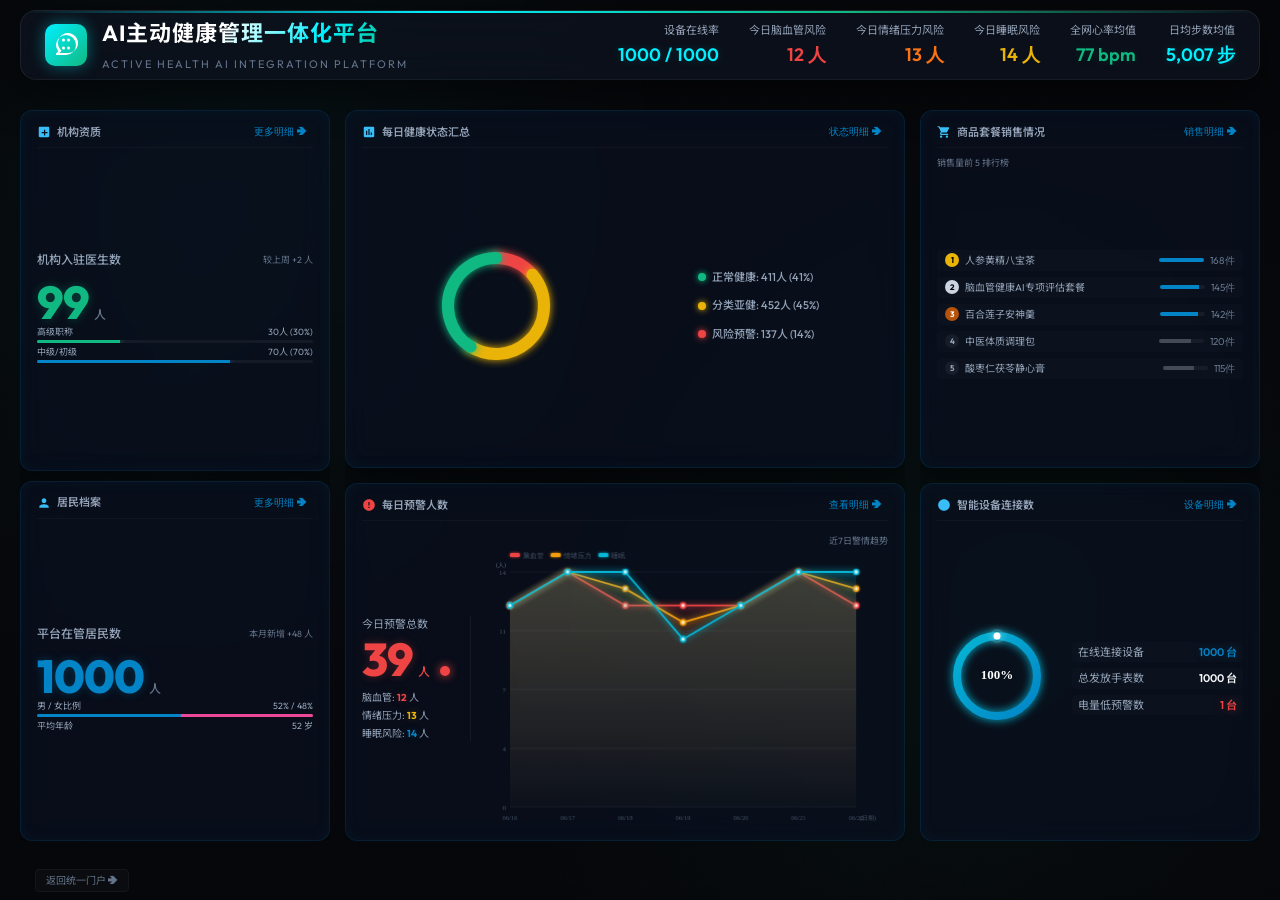
==== index.html @ 21242876 "feat: init active health management platform and refactor health state logic" ====
<!DOCTYPE html>
<html lang="zh-CN">
<head>
    <meta charset="UTF-8">
    <meta name="viewport" content="width=device-width, initial-scale=1.0">
    <title>AI主动健康管理一体化平台 - 机构级数据一览大屏</title>
    <meta name="description" content="基于多模态体征采集与中西医融合AI算法的24小时不间断主动健康管理一览大屏。">
    <!-- 引入 Outfit 与 Inter 现代字体 -->
    <link href="https://fonts.googleapis.com/css2?family=Inter:wght@400;500;600;700&family=Outfit:wght@400;600;700;800&display=swap" rel="stylesheet">
    <link rel="stylesheet" href="style.css">
</head>
<body class="dashboard-body">

    <!-- 全局 SVG 渐变定义 -->
    <svg style="width:0; height:0; position:absolute;" width="0" height="0">
        <defs>
            <linearGradient id="cyan-green-grad" x1="0%" y1="0%" x2="100%" y2="100%">
                <stop offset="0%" stop-color="#0284c7" />
                <stop offset="100%" stop-color="#10b981" />
            </linearGradient>
            <linearGradient id="red-orange-grad" x1="0%" y1="0%" x2="100%" y2="100%">
                <stop offset="0%" stop-color="#ef4444" />
                <stop offset="100%" stop-color="#f97316" />
            </linearGradient>
        </defs>
    </svg>

    <div class="app-container" id="appContainer">
        
        <!-- ==================== 头部大屏与系统统计 ==================== -->
        <header>
            <div class="logo-section">
                <div class="logo-icon">
                    <svg viewBox="0 0 24 24">
                        <path d="M12,2A10,10,0,0,0,2,12a9.89,9.89,0,0,0,2.26,6.33l-2,2a1,1,0,0,0-.21,1.09A1,1,0,0,0,3,22h9a10,10,0,0,0,0-20ZM12,20H5.41l1.5-1.5a1,1,0,0,0,0-1.42,10,10,0,1,1,6.5,2.92Zm2.5-11.5a1.5,1.5,0,1,0-1.5-1.5A1.5,1.5,0,0,0,14.5,8.5Zm-5,0a1.5,1.5,0,1,0-1.5-1.5A1.5,1.5,0,0,0,9.5,8.5Zm5,5a1.5,1.5,0,1,0,1.5,1.5A1.5,1.5,0,0,0,14.5,13.5Zm-5,0a1.5,1.5,0,1,0,1.5,1.5A1.5,1.5,0,0,0,9.5,13.5Z"/>
                    </svg>
                </div>
                <div class="title-area">
                    <h1>AI主动健康管理一体化平台</h1>
                    <span>Active Health AI Integration Platform</span>
                </div>
            </div>
            
            <div class="system-stats">
                <div class="stat-item">
                    <span class="stat-label">设备在线率</span>
                    <span class="stat-value neon-cyan" id="deviceOnlineRatio">0 / 0</span>
                </div>
                <div class="stat-item">
                    <span class="stat-label">今日脑血管风险</span>
                    <span class="stat-value" id="cardioAlertCount" style="color:var(--lvl-5);">0 人</span>
                </div>
                <div class="stat-item">
                    <span class="stat-label">今日情绪压力风险</span>
                    <span class="stat-value" id="emotionAlertCount" style="color:var(--lvl-4);">0 人</span>
                </div>
                <div class="stat-item">
                    <span class="stat-label">今日睡眠风险</span>
                    <span class="stat-value" id="sleepAlertCount" style="color:var(--lvl-3);">0 人</span>
                </div>
                <div class="stat-item">
                    <span class="stat-label">全网心率均值</span>
                    <span class="stat-value neon-green" id="netAvgHeartRate" style="font-family:'Outfit';">72 bpm</span>
                </div>
                <div class="stat-item">
                    <span class="stat-label">日均步数均值</span>
                    <span class="stat-value neon-cyan" id="netAvgSteps" style="font-family:'Outfit';">6,230 步</span>
                </div>
            </div>
        </header>

        <!-- ==================== 核心三栏大屏 (自适应一屏流) ==================== -->
        <main class="main-dashboard-grid">
            
            <!-- 左侧板块：统计指标 -->
            <section class="grid-card-column">
                <!-- 机构医生数卡片 -->
                <div class="cyber-card card-doctors" style="height: calc(50% - 5px);">
                    <div class="card-header-row">
                        <span class="card-tag"><svg class="title-icon" viewBox="0 0 24 24"><path d="M19 3H5c-1.1 0-1.99.9-1.99 2L3 19c0 1.1.9 2 2 2h14c1.1 0 2-.9 2-2V5c0-1.1-.9-2-2-2zm-1 11h-4v4h-2v-4H8v-2h4V8h2v4h4v2z" fill="#38bdf8"/></svg>机构资质</span>
                        <button class="more-btn" onclick="openDrilldown('doctors')">更多明细 ➔</button>
                    </div>
                    <div class="card-body-content">
                        <div class="stat-row">
                            <span class="main-label">机构入驻医生数</span>
                            <span class="stat-desc-sub">较上周 +2 人</span>
                        </div>
                        <div class="huge-number-container" style="margin-bottom: 2px;">
                            <span class="huge-neon-number text-neon-green" id="activeDoctorsCount">0</span>
                            <span class="huge-unit">人</span>
                        </div>
                        <!-- 职称分布进度条 -->
                        <div class="mini-dist-section" style="display:flex; flex-direction:column; gap:4px;">
                            <div style="display:flex; justify-content:space-between; font-size:9px; color:var(--text-secondary); line-height: 1;">
                                <span>高级职称</span>
                                <span id="distSeniorCount">2人 (50%)</span>
                            </div>
                            <div class="mini-bar-bg" style="height:3px; background:rgba(255,255,255,0.05); border-radius:1.5px; overflow:hidden;">
                                <div class="mini-bar-fill" id="distSeniorBar" style="width:50%; height:100%; background: #10b981; box-shadow: 0 0 6px #10b981;"></div>
                            </div>
                            <div style="display:flex; justify-content:space-between; font-size:9px; color:var(--text-secondary); line-height: 1;">
                                <span>中级/初级</span>
                                <span id="distJuniorCount">2人 (50%)</span>
                            </div>
                            <div class="mini-bar-bg" style="height:3px; background:rgba(255,255,255,0.05); border-radius:1.5px; overflow:hidden;">
                                <div class="mini-bar-fill" id="distJuniorBar" style="width:50%; height:100%; background: #0284c7; box-shadow: 0 0 6px #0284c7;"></div>
                            </div>
                        </div>
                    </div>
                </div>

                <!-- 管理用户数卡片 -->
                <div class="cyber-card card-users" style="margin-top: 10px; height: calc(50% - 5px);">
                    <div class="card-header-row">
                        <span class="card-tag"><svg class="title-icon" viewBox="0 0 24 24"><path d="M12 12c2.21 0 4-1.79 4-4s-1.79-4-4-4-4 1.79-4 4 1.79 4 4 4zm0 2c-2.67 0-8 1.34-8 4v2h16v-2c0-2.66-5.33-4-8-4z" fill="#38bdf8"/></svg>居民档案</span>
                        <button class="more-btn" onclick="openDrilldown('users')">更多明细 ➔</button>
                    </div>
                    <div class="card-body-content">
                        <div class="stat-row">
                            <span class="main-label">平台在管居民数</span>
                            <span class="stat-desc-sub">本月新增 +48 人</span>
                        </div>
                        <div class="huge-number-container" style="margin-bottom: 2px;">
                            <span class="huge-neon-number text-neon-cyan" id="activeUsersCount">0</span>
                            <span class="huge-unit">人</span>
                        </div>
                        <!-- 性别与年龄分布 -->
                        <div class="mini-dist-section" style="display:flex; flex-direction:column; gap:4px;">
                            <div style="display:flex; justify-content:space-between; font-size:9px; color:var(--text-secondary); line-height: 1;">
                                <span>男 / 女比例</span>
                                <span id="distGenderRatio">75% / 25%</span>
                            </div>
                            <div class="mini-bar-bg" style="height:3px; background:rgba(255,255,255,0.05); border-radius:1.5px; overflow:hidden; display:flex;">
                                <div id="distMaleBar" style="width:75%; height:100%; background: #0284c7; box-shadow: 0 0 6px #0284c7;"></div>
                                <div id="distFemaleBar" style="width:25%; height:100%; background: #ec4899; box-shadow: 0 0 6px #ec4899;"></div>
                            </div>
                            <div style="display:flex; justify-content:space-between; font-size:9px; color:var(--text-secondary); line-height: 1;">
                                <span>平均年龄</span>
                                <span id="distAvgAge">50 岁</span>
                            </div>
                        </div>
                    </div>
                </div>
            </section>
            
            <!-- 中间板块：健康状态与风险警告 -->
            <section class="grid-card-column">
                <!-- 每日健康状态汇总 -->
                <div class="cyber-card card-health-summary" style="height: calc(50% - 7.5px); min-height: 180px;">
                    <div class="card-header-row">
                        <span class="card-tag"><svg class="title-icon" viewBox="0 0 24 24"><path d="M19 3H5c-1.1 0-2 .9-2 2v14c0 1.1.9 2 2 2h14c1.1 0 2-.9 2-2V5c0-1.1-.9-2-2-2zM9 17H7v-7h2v7zm4 0h-2V7h2v10zm4 0h-2v-4h2v4z" fill="#38bdf8"/></svg>每日健康状态汇总</span>
                        <button class="more-btn" onclick="openDrilldown('users')">状态明细 ➔</button>
                    </div>
                    <div class="health-summary-container">
                        <div class="chart-canvas-box">
                            <canvas id="healthStatusCanvas" width="130" height="130"></canvas>
                        </div>
                        <div class="chart-legends" id="statusLegendsBox">
                            <!-- 动态渲染正常、亚健康、风险比例 -->
                        </div>
                    </div>
                </div>

                <!-- 每日预警人数 -->
                <div class="cyber-card card-cardio-alerts" style="margin-top: 15px; height: calc(50% - 7.5px); min-height: 180px;">
                    <div class="card-header-row">
                        <span class="card-tag"><svg class="title-icon" viewBox="0 0 24 24"><path d="M12 2C6.48 2 2 6.48 2 12s4.48 10 10 10 10-4.48 10-10S17.52 2 12 2zm1 15h-2v-2h2v2zm0-4h-2V7h2v6z" fill="#ef4444"/></svg>每日预警人数</span>
                        <button class="more-btn" onclick="openDrilldown('alerts')">查看明细 ➔</button>
                    </div>
                    <div class="cardio-alerts-container">
                        <div class="alert-count-box">
                            <span class="alert-count-label">今日预警总数</span>
                            <div class="alert-pulse-number">
                                <span class="huge-neon-number text-neon-red" id="alertsTodayNum">0</span>
                                <span class="huge-unit" style="color:var(--lvl-5);">人</span>
                                <div class="red-breath-dot" id="redBreathLight"></div>
                            </div>
                            <!-- 子类型警情小明细 -->
                            <div class="alert-sub-breakdown" style="margin-top: 8px; font-size: 10px; color: var(--text-secondary); display: flex; flex-direction: column; gap: 3px;">
                                <div>脑血管: <span class="text-neon-red" id="subAlertCardio" style="font-weight: 700;">0</span> 人</div>
                                <div>情绪压力: <span class="text-neon-yellow" id="subAlertEmotion" style="font-weight: 700;">0</span> 人</div>
                                <div>睡眠风险: <span class="text-neon-cyan" id="subAlertSleep" style="font-weight: 700;">0</span> 人</div>
                            </div>
                        </div>
                        <div class="trend-canvas-box">
                            <span class="trend-title">近7日警情趋势</span>
                            <canvas id="alertsTrendCanvas" width="190" height="100"></canvas>
                        </div>
                    </div>
                </div>
            </section>
            
            <!-- 右侧板块：商业排行与设备状态 -->
            <section class="grid-card-column">
                <!-- 商品套餐销售情况 -->
                <div class="cyber-card card-sales-rank">
                    <div class="card-header-row">
                        <span class="card-tag"><svg class="title-icon" viewBox="0 0 24 24"><path d="M7 18c-1.1 0-1.99.9-1.99 2S5.9 22 7 22s2-.9 2-2-.9-2-2-2zM1 2v2h2l3.6 7.59-1.35 2.45c-.16.28-.25.61-.25.96 0 1.1.9 2 2 2h12v-2H7.42c-.14 0-.25-.11-.25-.25l.03-.12.9-1.63h7.45c.75 0 1.41-.41 1.75-1.03l3.58-6.49c.08-.14.12-.31.12-.48 0-.55-.45-1-1-1H5.21l-.94-2H1zm16 16c-1.1 0-1.99.9-1.99 2s.89 2 1.99 2 2-.9 2-2-.9-2-2-2z" fill="#38bdf8"/></svg>商品套餐销售情况</span>
                        <button class="more-btn" onclick="openDrilldown('sales')">销售明细 ➔</button>
                    </div>
                    <div class="sales-rank-body">
                        <div class="rank-title-sub">销售量前 5 排行榜</div>
                        <div class="sales-list-box" id="salesRankList">
                            <!-- 动态排行列表 -->
                        </div>
                    </div>
                </div>

                <!-- 智能设备连接率 -->
                <div class="cyber-card card-device-status" style="margin-top: 15px;">
                    <div class="card-header-row">
                        <span class="card-tag"><svg class="title-icon" viewBox="0 0 24 24"><path d="M12 2C6.48 2 2 6.48 2 12s4.48 10 10 10 10-4.48 10-10S17.52 2 12 2zm1 10V7h-2v5.4l3.6 2.1 1-1.7-2.6-1.8z" fill="#38bdf8"/></svg>智能设备连接数</span>
                        <button class="more-btn" onclick="openDrilldown('devices')">设备明细 ➔</button>
                    </div>
                    <div class="device-status-body">
                        <div class="device-chart-box">
                            <canvas id="deviceConnectionCanvas" width="120" height="120"></canvas>
                        </div>
                        <div class="device-info-text">
                            <div class="dev-info-item">
                                <span class="dev-lbl">在线连接设备</span>
                                <span class="dev-val text-neon-cyan" id="onlineDevicesCount">0 台</span>
                            </div>
                            <div class="dev-info-item">
                                <span class="dev-lbl">总发放手表数</span>
                                <span class="dev-val" id="totalDevicesCount">0 台</span>
                            </div>
                            <div class="dev-info-item">
                                <span class="dev-lbl">电量低预警数</span>
                                <span class="dev-val text-neon-red" id="lowBatteryCount">0 台</span>
                            </div>
                        </div>
                    </div>
                </div>
            </section>
        </main>
        
        <footer>
            <a href="portal.html" class="back-portal-btn">返回统一门户 ➔</a>
        </footer>
    </div>

    <!-- ==================== 5 大全屏磨砂毛玻璃下钻明细模态弹窗 ==================== -->

    <!-- 1. 名医专家执业明细下钻弹窗 -->
    <div class="drilldown-overlay" id="drilldown-doctors-modal" onclick="closeDrilldown()">
        <div class="drilldown-container" onclick="event.stopPropagation()">
            <div class="drilldown-close" onclick="closeDrilldown()">✕</div>
            <div class="drilldown-header">
                <h2>🏥 机构入驻医生执业管理明细</h2>
            </div>
            <div class="drilldown-split-layout" style="grid-template-columns: 1fr;">
                <!-- 右栏：列表与搜索 -->
                <div class="drilldown-right-table">
                    <div class="table-filter-bar">
                        <input type="text" class="cyber-input" id="searchDoctorInput" placeholder="输入医生姓名检索..." oninput="renderDoctorDrilldownList()">
                        <select class="cyber-select" id="filterDoctorDept" onchange="renderDoctorDrilldownList()">
                            <option value="">全部科室</option>
                            <option value="中医内科">中医内科</option>
                            <option value="针灸科">针灸科</option>
                            <option value="脾胃调理专科">脾胃调理专科</option>
                            <option value="全科健康管理">全科健康管理</option>
                        </select>
                    </div>
                    <div class="table-scroll-container">
                        <table class="drilldown-table">
                            <thead>
                                <tr>
                                    <th>医生姓名</th>
                                    <th>所属科室</th>
                                    <th>职称</th>
                                    <th>今日预警处理</th>
                                    <th>理疗方案下发</th>
                                </tr>
                            </thead>
                            <tbody id="drilldownDoctorTableBody">
                                <!-- 动态渲染 -->
                            </tbody>
                        </table>
                    </div>
                </div>
            </div>
        </div>
    </div>

    <!-- 2. 在管居民健康监控下钻弹窗 -->
    <div class="drilldown-overlay" id="drilldown-users-modal" onclick="closeDrilldown()">
        <div class="drilldown-container" onclick="event.stopPropagation()">
            <div class="drilldown-close" onclick="closeDrilldown()">✕</div>
            <div class="drilldown-header">
                <h2>👤 机构在管居民多维健康监控</h2>
            </div>
            <!-- 顶部三色卡片联动过滤 -->
            <div class="user-status-filter-row">
                <div class="filter-status-card filter-normal active" id="filterCardNormal" onclick="selectStatusFilter('正常')">
                    <span class="card-circle normal-dot"></span>
                    <span class="card-text">健康/正常</span>
                    <span class="card-num" id="filterNormalNum">0</span>
                </div>
                <div class="filter-status-card filter-subhealth" id="filterCardSub" onclick="selectStatusFilter('亚健康')">
                    <span class="card-circle sub-dot"></span>
                    <span class="card-text">亚健康</span>
                    <span class="card-num" id="filterSubNum">0</span>
                </div>
                <div class="filter-status-card filter-risk" id="filterCardRisk" onclick="selectStatusFilter('风险')">
                    <span class="card-circle risk-dot"></span>
                    <span class="card-text">风险状态</span>
                    <span class="card-num" id="filterRiskNum">0</span>
                </div>
            </div>
            <div class="drilldown-right-table" style="margin-top: 15px; height: calc(100% - 150px);">
                <div class="table-filter-bar">
                    <input type="text" class="cyber-input" id="searchUserInput" placeholder="输入居民姓名/手机号快速过滤..." oninput="renderUserDrilldownList()">
                    <input type="text" class="cyber-input" id="searchUserDocInput" placeholder="责任医生姓名过滤..." oninput="renderUserDrilldownList()">
                </div>
                <div class="table-scroll-container">
                    <table class="drilldown-table">
                        <thead>
                            <tr>
                                <th>居民姓名</th>
                                <th>健康状态</th>
                                <th>心率</th>
                                <th>血压</th>
                                <th>血氧</th>
                                <th>步数</th>
                                <th>睡眠</th>
                                <th>责任医生</th>
                                <th>最后心跳</th>
                                <th>操作</th>
                            </tr>
                        </thead>
                        <tbody id="drilldownUserTableBody">
                            <!-- 动态渲染 -->
                        </tbody>
                    </table>
                </div>
            </div>
        </div>
    </div>

    <!-- 3. 每日脑血管与疾病风险预警督办弹窗 -->
    <div class="drilldown-overlay" id="drilldown-alerts-modal" onclick="closeDrilldown()">
         <div class="drilldown-container" onclick="event.stopPropagation()">
             <div class="drilldown-close" onclick="closeDrilldown()">✕</div>
             <div class="drilldown-header">
                 <h2>🚨 每日预警明细一览看板</h2>
             </div>
             <div class="drilldown-split-layout">
                 <!-- 左栏：指标统计 -->
                 <div class="drilldown-left-summary">
                     <div class="summary-mini-card">
                         <span class="mini-lbl">今日预警总数</span>
                         <span class="mini-val text-neon-red" id="alertTotalSum">0 次</span>
                     </div>
                     <div class="summary-mini-card">
                         <span class="mini-lbl">待处理预警数</span>
                         <span class="mini-val text-neon-yellow" id="alertPendingSum">0 个</span>
                     </div>
                     <div class="summary-mini-card">
                         <span class="mini-lbl">医生平均响应时效</span>
                         <span class="mini-val text-neon-green" style="font-family:'Outfit';">12 min</span>
                     </div>
                 </div>
                 <!-- 右栏：列表与督办 -->
                 <div class="drilldown-right-table">
                     <div class="alert-status-tabs">
                         <button class="alert-tab-btn active" id="alertTabPending" onclick="switchAlertTableFilter('待处理')">待处理</button>
                         <button class="alert-tab-btn" id="alertTabProcessing" onclick="switchAlertTableFilter('跟进中')">处理/跟进中</button>
                         <button class="alert-tab-btn" id="alertTabResolved" onclick="switchAlertTableFilter('已解除')">已处理</button>
                     </div>
                     <div class="alert-category-tabs">
                         <button class="alert-cat-btn active" id="catTabAll" onclick="switchAlertCategoryFilter('全部')">全部分类</button>
                         <button class="alert-cat-btn" id="catTabCardio" onclick="switchAlertCategoryFilter('脑血管')">🫀 脑血管</button>
                         <button class="alert-cat-btn" id="catTabEmotion" onclick="switchAlertCategoryFilter('情绪压力')">🧠 情绪压力</button>
                         <button class="alert-cat-btn" id="catTabSleep" onclick="switchAlertCategoryFilter('睡眠')">🌙 睡眠</button>
                     </div>
                     <div class="table-scroll-container" style="height: calc(100% - 90px);">
                         <table class="drilldown-table">
                             <thead>
                                 <tr>
                                     <th>预警时间</th>
                                     <th>预警居民</th>
                                     <th>异常体征</th>
                                     <th>AI预警分类</th>
                                     <th>责任医生</th>
                                     <th>状态</th>
                                 </tr>
                             </thead>
                             <tbody id="drilldownAlertTableBody">
                                 <!-- 动态渲染 -->
                             </tbody>
                         </table>
                     </div>
                 </div>
             </div>
         </div>
     </div>

    <!-- 4. 商品与服务套餐销售分析下钻弹窗 -->
    <div class="drilldown-overlay" id="drilldown-sales-modal" onclick="closeDrilldown()">
        <div class="drilldown-container" onclick="event.stopPropagation()">
            <div class="drilldown-close" onclick="closeDrilldown()">✕</div>
            <div class="drilldown-header">
                <h2>🛒 商品服务包销售分析及库存控制</h2>
            </div>
            <div class="drilldown-split-layout">
                <!-- 左栏：指标统计 -->
                <div class="drilldown-left-summary">
                    <div class="summary-mini-card">
                        <span class="mini-lbl">今日累计营业额</span>
                        <span class="mini-val text-neon-green" style="font-family:'Outfit'; font-size:16px;" id="totalRevenueText">¥ 12,500.00</span>
                    </div>
                    <div class="summary-mini-card">
                        <span class="mini-lbl">本月最畅销调理包</span>
                        <span class="mini-val text-neon-cyan" style="font-size:11px;" id="bestSellerPackName">中医体质调理包</span>
                    </div>
                    <div class="summary-mini-card">
                        <span class="mini-lbl">库存告急硬件数</span>
                        <span class="mini-val text-neon-red" id="lowStockWarningCount">0 件</span>
                    </div>
                </div>
                <!-- 右栏：列表与销售 -->
                <div class="drilldown-right-table">
                    <div class="alert-status-tabs">
                        <button class="alert-tab-btn active" id="salesTabPack" onclick="switchSalesTab('pack')">服务套餐收费包</button>
                        <button class="alert-tab-btn" id="salesTabItem" onclick="switchSalesTab('item')">调理商品与智能设备</button>
                    </div>
                    <div class="table-scroll-container" style="height: calc(100% - 60px);">
                        <table class="drilldown-table">
                            <thead id="salesTableHead">
                                <!-- 动态更换表头 -->
                            </thead>
                            <tbody id="drilldownSalesTableBody">
                                <!-- 动态渲染 -->
                            </tbody>
                        </table>
                    </div>
                </div>
            </div>
        </div>
    </div>

    <!-- 5. 多模态设备连接与心跳同步下钻弹窗 -->
    <div class="drilldown-overlay" id="drilldown-devices-modal" onclick="closeDrilldown()">
        <div class="drilldown-container" onclick="event.stopPropagation()">
            <div class="drilldown-close" onclick="closeDrilldown()">✕</div>
            <div class="drilldown-header">
                <h2>⌚ 智能手表多模态设备连接健康分析</h2>
            </div>
            <div class="drilldown-split-layout">
                <!-- 左栏：指标统计 -->
                <div class="drilldown-left-summary">
                    <div class="summary-mini-card">
                        <span class="mini-lbl">当前设备在线率</span>
                        <span class="mini-val text-neon-cyan" style="font-family:'Outfit';" id="deviceOnlinePercent">0%</span>
                    </div>
                    <div class="summary-mini-card">
                        <span class="mini-lbl">离线断连设备</span>
                        <span class="mini-val text-neon-yellow" id="offlineDeviceSum">0 台</span>
                    </div>
                    <div class="summary-mini-card">
                        <span class="mini-lbl">低电量警报(&lt;20%)</span>
                        <span class="mini-val text-neon-red" id="lowBatteryDeviceSum">0 台</span>
                    </div>
                </div>
                <!-- 右栏：设备列表 -->
                <div class="drilldown-right-table">
                    <div class="table-filter-bar">
                        <select class="cyber-select" id="filterDeviceStatus" onchange="renderDeviceDrilldownList()">
                            <option value="">全部设备状态</option>
                            <option value="在线">在线正常</option>
                            <option value="离线">离线断连</option>
                            <option value="低电量">电量低于20%</option>
                        </select>
                    </div>
                    <div class="table-scroll-container" style="height: calc(100% - 50px);">
                        <table class="drilldown-table">
                            <thead>
                                <tr>
                                    <th>智能手表 IMEI</th>
                                    <th>持有居民姓名</th>
                                    <th>在线状态</th>
                                    <th>信号强度 (dBm)</th>
                                    <th>当前电量</th>
                                    <th>最后心跳回传</th>
                                </tr>
                            </thead>
                            <tbody id="drilldownDeviceTableBody">
                                <!-- 动态渲染 -->
                            </tbody>
                        </table>
                    </div>
                </div>
            </div>
        </div>
    </div>

    <!-- ==================== 6. 生理数字人个人详情看板弹窗 (浅色科技版，支持二级下钻) ==================== -->
    <div class="modal-overlay" id="record-detail-modal" onclick="closeRecordDetailModal()">
        <div class="record-detail-container" onclick="event.stopPropagation()">
            
            <div class="modal-close-btn" onclick="closeRecordDetailModal()">✕</div>
            
            <div class="record-detail-title">
                <h2>居民健康画像数字孪生看板 <span class="sync-status" id="headerTimeDetail">手表指标 5s 动态刷新</span></h2>
            </div>

            <div class="record-detail-layout">
                <!-- 左列：基础信息 + 5大体征数据 + 趋势图 -->
                <div class="record-side-col">
                    
                    <!-- 模块 B: 用户核心信息 -->
                    <div class="info-block">
                        <div class="info-block-title">👤 用户核心资料</div>
                        <div class="profile-grid">
                            <div class="profile-item">
                                <span class="profile-label">用户名</span>
                                <span class="profile-val" id="pat-name">用****6</span>
                            </div>
                            <div class="profile-item">
                                <span class="profile-label">手机号</span>
                                <span class="profile-val" id="pat-phone">139****9056</span>
                            </div>
                            <div class="profile-item">
                                <span class="profile-label">性别年龄</span>
                                <span class="profile-val" id="pat-age">男 / 32岁</span>
                            </div>
                            <div class="profile-item">
                                <span class="profile-label">身高体重</span>
                                <span class="profile-val" id="pat-body">170cm / 69kg</span>
                            </div>
                            <div class="profile-item">
                                <span class="profile-label">BMI</span>
                                <span class="profile-val text-neon-green" id="pat-bmi">23.88 <span class="bmi-badge">正常</span></span>
                            </div>
                        </div>
                    </div>

                    <!-- 模块 D: 实时生理体征数据 -->
                    <div class="info-block" style="margin-top: 15px;">
                        <div class="info-block-title">⌚ 实时生理体征 (手表实时监测)</div>
                        <div class="flex-col gap-10">
                            <!-- D-1 心率 -->
                            <div class="vital-card border-heart">
                                <div class="vital-icon-box bg-heart">❤️</div>
                                <div class="vital-content">
                                    <div class="vital-row">
                                        <span class="vital-label">实时心率</span>
                                        <span class="vital-status text-neon-green" id="det-hr-status">正常</span>
                                    </div>
                                    <div class="vital-row-data">
                                        <span class="vital-number text-neon-cyan" id="det-hr">80</span>
                                        <span class="vital-unit">次/分</span>
                                    </div>
                                    <div class="vital-time" id="det-hr-time">更新时间: 刚刚</div>
                                </div>
                            </div>

                            <!-- D-2 睡眠 -->
                            <div class="vital-card border-sleep">
                                <div class="vital-icon-box bg-sleep">🛌</div>
                                <div class="vital-content">
                                    <div class="vital-row">
                                        <span class="vital-label">睡眠时长</span>
                                        <span class="vital-status text-neon-green" id="det-sleep-status">正常</span>
                                    </div>
                                    <div class="vital-row-data">
                                        <span class="vital-number text-neon-cyan" id="det-sleep">7.5</span>
                                        <span class="vital-unit">小时</span>
                                    </div>
                                    <div class="vital-time" id="det-sleep-time">更新时间: 刚刚</div>
                                </div>
                            </div>

                            <!-- D-3 血压 -->
                            <div class="vital-card border-bp">
                                <div class="vital-icon-box bg-bp">🩺</div>
                                <div class="vital-content">
                                    <div class="vital-row">
                                        <span class="vital-label">血压状况</span>
                                        <span class="vital-status text-neon-green" id="det-bp-status">正常</span>
                                    </div>
                                    <div class="vital-row-data">
                                        <span class="vital-number text-neon-cyan" id="det-bp">120/80</span>
                                        <span class="vital-unit">mmHg</span>
                                    </div>
                                    <div class="vital-time" id="det-bp-time">更新时间: 刚刚</div>
                                </div>
                            </div>

                            <!-- D-4 血氧 -->
                            <div class="vital-card border-o2">
                                <div class="vital-icon-box bg-o2">🩸</div>
                                <div class="vital-content">
                                    <div class="vital-row">
                                        <span class="vital-label">血氧饱和度</span>
                                        <span class="vital-status text-neon-green" id="det-spo2-status">正常</span>
                                    </div>
                                    <div class="vital-row-data">
                                        <span class="vital-number text-neon-cyan" id="det-spo2">99</span>
                                        <span class="vital-unit">%</span>
                                    </div>
                                    <div class="vital-time" id="det-spo2-time">更新时间: 刚刚</div>
                                </div>
                            </div>

                            <!-- D-5 步数 -->
                            <div class="vital-card border-step">
                                <div class="vital-icon-box bg-step">🏃</div>
                                <div class="vital-content">
                                    <div class="vital-row">
                                        <span class="vital-label">今日步数</span>
                                        <span class="vital-status text-neon-green" id="det-step-status">达标</span>
                                    </div>
                                    <div class="vital-row-data">
                                        <span class="vital-number text-neon-cyan" id="det-step">8000</span>
                                        <span class="vital-unit">步</span>
                                    </div>
                                    <div class="vital-time" id="det-step-time">更新时间: 刚刚</div>
                                </div>
                            </div>
                        </div>
                    </div>

                    <!-- 模块 E: 用户历史趋势折线图 -->
                    <div class="info-block" style="margin-top: 15px; height: 230px; display: flex; flex-direction: column;">
                        <div class="info-block-title">📈 生理指标30天趋势历史</div>
                        <div class="trends-tab-group">
                            <button class="trend-tab active" data-type="heart" onclick="switchDetailTrend('heart')">心率</button>
                            <button class="trend-tab" data-type="sleep" onclick="switchDetailTrend('sleep')">睡眠</button>
                            <button class="trend-tab" data-type="bp" onclick="switchDetailTrend('bp')">血压</button>
                            <button class="trend-tab" data-type="o2" onclick="switchDetailTrend('o2')">血氧</button>
                            <button class="trend-tab" data-type="step" onclick="switchDetailTrend('step')">步数</button>
                        </div>
                        <div class="trend-chart-draw-area" style="flex-grow: 1; margin-top: 10px;">
                            <svg id="detailTrendSVG" width="100%" height="100%" viewBox="0 0 280 130" preserveAspectRatio="none">
                                <!-- JS 动态重绘折线与渐变 -->
                            </svg>
                        </div>
                    </div>

                </div>

                <!-- 中列：3D生理数字人展示区 -->
                <div class="record-center-col">
                    
                    <!-- 模块 C: 3D数字人及发光底座 -->
                    <div class="twin-model-container">
                        
                        <!-- 悬浮标签系统 -->
                        <div class="floating-tag-item tag-l" id="detTagHeart" style="top: 100px; left: 10px;">
                            <span class="tag-status-icon bg-green">🟢</span>
                            <span class="tag-txt">心率: 80bpm</span>
                        </div>
                        
                        <div class="floating-tag-item tag-r" id="detTagSleep" style="top: 140px; right: 10px;">
                            <span class="tag-status-icon bg-green">🟢</span>
                            <span class="tag-txt">睡眠: 7.5h</span>
                        </div>

                        <div class="floating-tag-item tag-l" id="detTagBp" style="top: 180px; left: 5px;">
                            <span class="tag-status-icon bg-green">🟢</span>
                            <span class="tag-txt">血压: 120/80</span>
                        </div>

                        <div class="floating-tag-item tag-r" id="detTagO2" style="top: 220px; right: 5px;">
                            <span class="tag-status-icon bg-green">🟢</span>
                            <span class="tag-txt">血氧: 99%</span>
                        </div>

                        <div class="floating-tag-item tag-l" id="detTagStep" style="bottom: 80px; left: 15px;">
                            <span class="tag-status-icon bg-green">🟢</span>
                            <span class="tag-txt">步数: 8000步</span>
                        </div>

                        <!-- 虚线引线 SVG 图层 -->
                        <svg class="pointer-line-layer" id="pointerLineLayer" width="100%" height="100%">
                            <!-- 动态划线 -->
                        </svg>

                        <!-- 半透明蓝色 3D 数字人 -->
                        <div class="human-mesh-box">
                            <svg viewBox="0 0 100 240" class="human-mesh-svg">
                                <!-- 身体轮廓骨骼线 -->
                                <path class="body-skeleton" d="M50 20 L50 220 M30 60 L70 60 M30 60 L35 120 L28 180 M70 60 L65 120 L72 180 M40 130 L38 180 L42 230 M60 130 L62 180 L58 230 M40 130 L60 130" stroke="#0284c7" stroke-width="1.2" fill="none" opacity="0.6"/>
                                <circle cx="50" cy="30" r="14" stroke="#0284c7" stroke-width="1.5" fill="none" opacity="0.5"/>
                                <!-- 脑部微变发光 -->
                                <circle cx="50" cy="30" r="4" fill="#0284c7" opacity="0.8" class="skeleton-glow" id="detBrainGlow"></circle>
                                <!-- 心脏跳动发光 -->
                                <circle cx="48" cy="72" r="5" fill="#ef4444" id="detHeartGlow" class="heart-pulse-node"></circle>
                                <!-- 肺部发光 -->
                                <ellipse cx="50" cy="85" rx="7" ry="9" stroke="#0284c7" stroke-width="0.8" fill="none" opacity="0.4"/>
                                <!-- 胃部发光 -->
                                <path d="M46 102 Q50 96 54 105 Q58 114 48 116 Z" stroke="#0284c7" stroke-width="0.8" fill="none" opacity="0.4"/>
                                <!-- 肾脏发光 -->
                                <circle cx="42" cy="120" r="2.5" fill="#0284c7" opacity="0.4"></circle>
                                <circle cx="58" cy="120" r="2.5" fill="#0284c7" opacity="0.4"></circle>
                            </svg>
                        </div>

                        <!-- 双层自旋转底座 -->
                        <div class="digital-pedestal">
                            <div class="pedestal-ring ring-cw"></div>
                            <div class="pedestal-ring ring-ccw"></div>
                        </div>

                        <!-- 24小时评估总体状态 -->
                        <div class="pedestal-health-score">
                            <div class="score-lbl">24小时健康评估</div>
                            <div class="score-status text-neon-green" id="det-general-status">正常</div>
                            <div class="score-stars" id="det-general-stars">★★★★☆</div>
                        </div>
                    </div>
                </div>

                <!-- 右列：疾病预测 + 睡眠与运动直方图 + 八维中医雷达图 -->
                <div class="record-side-col">
                    
                    <!-- 模块 F: 未来一个月疾病风险评估 -->
                    <div class="info-block">
                        <div class="info-block-title">🔮 未来一个月疾病风险预测</div>
                        <div class="risk-bar-list">
                            <div class="bar-item">
                                <div class="bar-meta"><span>脑血管风险</span><span id="det-risk-stroke">5.2%</span></div>
                                <div class="bar-track"><div class="bar-fill bg-green" id="det-fill-stroke" style="width: 5.2%;"></div></div>
                            </div>
                            <div class="bar-item">
                                <div class="bar-meta"><span>心力衰竭</span><span id="det-risk-heartfail">1.2%</span></div>
                                <div class="bar-track"><div class="bar-fill bg-green" id="det-fill-heartfail" style="width: 1.2%;"></div></div>
                            </div>
                            <div class="bar-item">
                                <div class="bar-meta"><span>冠心病</span><span id="det-risk-chd">0.8%</span></div>
                                <div class="bar-track"><div class="bar-fill bg-green" id="det-fill-chd" style="width: 0.8%;"></div></div>
                            </div>
                            <div class="bar-item">
                                <div class="bar-meta"><span>房颤风险</span><span id="det-risk-af">0.6%</span></div>
                                <div class="bar-track"><div class="bar-fill bg-green" id="det-fill-af" style="width: 0.6%;"></div></div>
                            </div>
                        </div>
                    </div>

                    <!-- 模块 G: 睡眠分析直方图 -->
                    <div class="info-block" style="margin-top: 15px;">
                        <div class="info-block-title">🛌 睡眠周期分布监测</div>
                        <div class="sleep-stacked-container">
                            <div class="sleep-timeline-hours">
                                <span class="sleep-time-lbl">入睡 22:30</span>
                                <span class="sleep-time-lbl" style="text-align: right;">起 06:30</span>
                            </div>
                            <!-- 三色睡眠堆叠柱状图 -->
                            <div class="sleep-bar-gauge">
                                <div class="sleep-gauge-segment segment-deep" id="det-sleep-deep-pct" style="width: 35%;" title="深睡"></div>
                                <div class="sleep-gauge-segment segment-light" id="det-sleep-light-pct" style="width: 50%;" title="浅睡"></div>
                                <div class="sleep-gauge-segment segment-awake" id="det-sleep-awake-pct" style="width: 15%;" title="清醒"></div>
                            </div>
                            <!-- 数据比率明细 -->
                            <div class="sleep-stats-detail" style="margin-top: 8px; display: grid; grid-template-columns: repeat(3, 1fr); text-align: center; font-size: 10px;">
                                <div><span style="color: #0369a1; display: block; font-weight: 600;">深睡</span><span id="det-sleep-deep-val">2.6h</span></div>
                                <div><span style="color: #0284c7; display: block; font-weight: 600;">浅睡</span><span id="det-sleep-light-val">3.8h</span></div>
                                <div><span style="color: #eab308; display: block; font-weight: 600;">清醒</span><span id="det-sleep-awake-val">1.1h</span></div>
                            </div>
                        </div>
                    </div>

                    <!-- 模块 H: 24h 运动强度直方图 -->
                    <div class="info-block" style="margin-top: 15px;">
                        <div class="info-block-title">🏃 24小时运动分布 (每小时强度)</div>
                        <div class="motion-histogram-box">
                            <div class="motion-bars-row" id="detMotionBarsRow">
                                <!-- JS 动态画 24 根柱子 -->
                            </div>
                            <div class="motion-hours-labels">
                                <span>00:00</span>
                                <span>12:00</span>
                                <span>24:00</span>
                            </div>
                        </div>
                    </div>

                    <!-- 模块 I: 中医八维脏腑状况雷达图 -->
                    <div class="info-block" style="margin-top: 15px; flex-grow: 1; display: flex; flex-direction: column;">
                        <div class="info-block-title">☯️ 中医气血八维脏腑状况</div>
                        <div class="tcm-radar-section" style="flex-grow: 1; display: grid; grid-template-columns: 140px 1fr; gap: 10px; align-items: center;">
                            <!-- 雷达 SVG 绘图区 -->
                            <div class="radar-svg-box">
                                <svg width="140" height="140" id="tcmRadarSVG" style="display: block; overflow: visible;">
                                    <!-- 动态渲染多边形网格及顶点 -->
                                </svg>
                            </div>
                            <!-- 辨证病机与症状 -->
                            <div class="radar-diagnosis-box">
                                <div class="diag-title" id="detTcmDiagTitle">气血和平 🟢</div>
                                <div class="diag-row-sub">
                                    <span class="diag-lbl">出警病机</span>
                                    <span class="diag-txt-val" id="detTcmDiagPulse">脉象平缓，脏腑气血运行周流。</span>
                                </div>
                                <div class="diag-row-sub" style="margin-top: 5px;">
                                    <span class="diag-lbl">常见症状</span>
                                    <span class="diag-txt-val" id="detTcmDiagSymptoms">神清气爽，饮食正常，无腹胀、失眠多梦。</span>
                                </div>
                            </div>
                        </div>
                    </div>

                </div>
            </div>

        </div>
    </div>

    <!-- 7. 预警解除原因登记小确认框 -->
    <div class="mini-confirm-overlay" id="alert-resolve-confirm" onclick="closeResolveAlertModal()">
        <div class="mini-confirm-card" onclick="event.stopPropagation()">
            <div class="mini-confirm-header">登记警报解除原因</div>
            <div class="mini-confirm-body" style="padding: 15px 0;">
                <label style="font-size: 11px; color: var(--text-secondary); display: block; margin-bottom: 5px;">解除处置说明（必填）：</label>
                <textarea class="cyber-textarea" id="alertResolveComment" placeholder="请输入医生已介入反馈、设备误报原因、或患者已遵医嘱调理等说明..." style="width: 100%; height: 80px; box-sizing: border-box;"></textarea>
                <div style="font-size: 9px; color: var(--text-muted); margin-top: 4px;">该处置说明将永久归档计入医患预警响应明细中。</div>
            </div>
            <div class="mini-confirm-actions">
                <button class="btn btn-secondary" onclick="closeResolveAlertModal()">取消</button>
                <button class="btn btn-primary" onclick="confirmResolveAlertAction()">确认解除</button>
            </div>
        </div>
    </div>

    <!-- 页面交互控制 JS -->
    <script src="app.js" charset="utf-8"></script>

</body>
</html>
---- style.css ----
/* ==========================================================================
   AI主动健康管理一体化平台 - 核心样式系统 (style.css)
   设计风格：高端深色科技玻璃拟态 (Dark Tech Glassmorphism)
   ========================================================================== */

/* 引入 Google 字体 */
@import url('https://fonts.googleapis.com/css2?family=Outfit:wght@300;400;500;600;700&family=Noto+Sans+SC:wght@300;400;500;700&display=swap');

:root {
    /* 核心色彩系统 */
    --bg-main: #06070a;
    --bg-card: rgba(15, 20, 35, 0.65);
    --bg-card-hover: rgba(22, 30, 52, 0.85);
    --border-color: rgba(255, 255, 255, 0.08);
    --border-color-active: rgba(0, 240, 255, 0.4);
    
    /* 渐变与主题色 */
    --primary: #10b981; /* 翡翠绿 - 代表中医、自然与健康 */
    --primary-glow: rgba(16, 185, 129, 0.15);
    --accent: #00f0ff; /* 冰蓝 - 代表AI、科技与西医指标 */
    --accent-glow: rgba(0, 240, 255, 0.2);
    
    --grad-primary: linear-gradient(135deg, #10b981, #059669);
    --grad-accent: linear-gradient(135deg, #00f0ff, #0072ff);
    --grad-mixed: linear-gradient(135deg, #00f0ff, #10b981);
    --grad-warning: linear-gradient(135deg, #f97316, #ef4444);
    
    /* 文字颜色 */
    --text-primary: #f8fafc;
    --text-secondary: #94a3b8;
    --text-muted: #64748b;
    
    /* 五级预警评级色彩 */
    --lvl-1: #10b981; /* 绿 - 健康维护 */
    --lvl-2: #3b82f6; /* 蓝 - 体质调理 */
    --lvl-3: #eab308; /* 黄 - 亚健康干预 */
    --lvl-4: #f97316; /* 橙 - 疾病预警 */
    --lvl-5: #ef4444; /* 红 - 急救响应 */
    
    --lvl-1-glow: rgba(16, 185, 129, 0.3);
    --lvl-2-glow: rgba(59, 130, 246, 0.3);
    --lvl-3-glow: rgba(234, 179, 8, 0.3);
    --lvl-4-glow: rgba(249, 115, 22, 0.3);
    --lvl-5-glow: rgba(239, 68, 68, 0.5);

    /* 字体族 */
    --font-sans: 'Outfit', 'Noto Sans SC', -apple-system, BlinkMacSystemFont, "Segoe UI", Roboto, sans-serif;
    
    /* 阴影与过渡 */
    --shadow-main: 0 12px 40px 0 rgba(0, 0, 0, 0.5);
    --shadow-glow: 0 0 20px rgba(0, 240, 255, 0.15);
    --transition: all 0.3s cubic-bezier(0.4, 0, 0.2, 1);
}

/* 全局重置 */
* {
    margin: 0;
    padding: 0;
    box-sizing: border-box;
}

body {
    background-color: var(--bg-main);
    color: var(--text-primary);
    font-family: var(--font-sans);
    min-height: 100vh;
    overflow-x: hidden;
    position: relative;
    line-height: 1.5;
}

/* 背景科技氛围网格与光晕 */
body::before {
    content: '';
    position: absolute;
    top: 0;
    left: 0;
    width: 100%;
    height: 100%;
    background-image: 
        radial-gradient(circle at 10% 20%, rgba(0, 240, 255, 0.05) 0%, transparent 40%),
        radial-gradient(circle at 80% 70%, rgba(16, 185, 129, 0.05) 0%, transparent 45%),
        linear-gradient(rgba(255, 255, 255, 0.003) 1px, transparent 1px),
        linear-gradient(90deg, rgba(255, 255, 255, 0.003) 1px, transparent 1px);
    background-size: 100% 100%, 100% 100%, 40px 40px, 40px 40px;
    z-index: -2;
    pointer-events: none;
}

body::after {
    content: '';
    position: absolute;
    top: 0;
    left: 0;
    width: 100%;
    height: 100%;
    background: radial-gradient(circle at 50% 50%, transparent 60%, rgba(6, 7, 10, 0.8) 100%);
    z-index: -1;
    pointer-events: none;
}

/* 核心布局 */
.app-container {
    display: flex;
    flex-direction: column;
    width: 100%;
    max-width: 1680px;
    margin: 0 auto;
    padding: 20px;
    gap: 20px;
}

/* 头部大屏标题与系统统计栏 */
header {
    display: flex;
    justify-content: space-between;
    align-items: center;
    padding: 18px 24px;
    background: var(--bg-card);
    backdrop-filter: blur(20px);
    border: 1px solid var(--border-color);
    border-radius: 16px;
    box-shadow: var(--shadow-main);
    position: relative;
    overflow: hidden;
}

header::before {
    content: '';
    position: absolute;
    top: 0;
    left: 0;
    width: 100%;
    height: 2px;
    background: linear-gradient(90deg, transparent, var(--accent), var(--primary), transparent);
}

.logo-section {
    display: flex;
    align-items: center;
    gap: 15px;
}

.logo-icon {
    width: 42px;
    height: 42px;
    background: var(--grad-mixed);
    border-radius: 10px;
    display: flex;
    align-items: center;
    justify-content: center;
    box-shadow: 0 0 15px rgba(0, 240, 255, 0.4);
    animation: float 4s ease-in-out infinite;
}

.logo-icon svg {
    width: 24px;
    height: 24px;
    fill: #fff;
}

.title-area h1 {
    font-size: 22px;
    font-weight: 700;
    letter-spacing: 1px;
    background: linear-gradient(120deg, #fff 40%, var(--accent) 70%, var(--primary) 100%);
    -webkit-background-clip: text;
    -webkit-text-fill-color: transparent;
}

.title-area span {
    font-size: 11px;
    color: var(--text-muted);
    text-transform: uppercase;
    letter-spacing: 2px;
}

/* 系统全局概览统计 */
.system-stats {
    display: flex;
    gap: 30px;
}

.stat-item {
    display: flex;
    flex-direction: column;
    align-items: flex-end;
}

.stat-label {
    font-size: 11px;
    color: var(--text-secondary);
    margin-bottom: 2px;
}

.stat-value {
    font-size: 18px;
    font-weight: 600;
    color: var(--text-primary);
    font-family: 'Outfit', sans-serif;
}

.stat-value.neon-cyan {
    color: var(--accent);
    text-shadow: 0 0 10px var(--accent-glow);
}

.stat-value.neon-green {
    color: var(--primary);
    text-shadow: 0 0 10px var(--primary-glow);
}

/* 核心内容网格结构 */
.main-dashboard {
    display: grid;
    grid-template-columns: 340px 1fr 400px;
    gap: 20px;
    width: 100%;
}

@media (max-width: 1400px) {
    .main-dashboard {
        grid-template-columns: 1fr;
    }
}

/* 通用玻璃面板卡片样式 */
.glass-panel {
    background: var(--bg-card);
    backdrop-filter: blur(20px);
    border: 1px solid var(--border-color);
    border-radius: 16px;
    box-shadow: var(--shadow-main);
    padding: 20px;
    transition: var(--transition);
    position: relative;
    overflow: hidden;
}

.glass-panel:hover {
    border-color: rgba(255, 255, 255, 0.12);
    background: var(--bg-card-hover);
    box-shadow: 0 15px 45px rgba(0, 0, 0, 0.6), 0 0 25px rgba(0, 240, 255, 0.02);
}

.panel-header {
    display: flex;
    justify-content: space-between;
    align-items: center;
    margin-bottom: 18px;
    padding-bottom: 10px;
    border-bottom: 1px solid rgba(255, 255, 255, 0.05);
}

.panel-title {
    display: flex;
    align-items: center;
    gap: 10px;
    font-size: 16px;
    font-weight: 600;
    color: var(--text-primary);
}

.panel-title svg {
    width: 18px;
    height: 18px;
    color: var(--accent);
}

.panel-badge {
    font-size: 11px;
    padding: 2px 8px;
    border-radius: 20px;
    background: rgba(0, 240, 255, 0.1);
    color: var(--accent);
    border: 1px solid rgba(0, 240, 255, 0.2);
}

/* ==========================================================================
   左侧面板：多模态数据采集 (Data Collection)
   ========================================================================== */
.left-column {
    display: flex;
    flex-direction: column;
    gap: 20px;
}

.collect-section {
    display: flex;
    flex-direction: column;
    gap: 15px;
}

/* 物联网手表设备 */
.device-card {
    background: rgba(255, 255, 255, 0.02);
    border: 1px solid rgba(255, 255, 255, 0.05);
    border-radius: 12px;
    padding: 15px;
    display: flex;
    flex-direction: column;
    gap: 12px;
}

.device-info {
    display: flex;
    justify-content: space-between;
    align-items: center;
}

.device-name {
    font-size: 13px;
    font-weight: 500;
    display: flex;
    align-items: center;
    gap: 6px;
}

.device-status {
    font-size: 11px;
    color: var(--primary);
    display: flex;
    align-items: center;
    gap: 4px;
}

.device-status::before {
    content: '';
    width: 6px;
    height: 6px;
    border-radius: 50%;
    background-color: var(--primary);
    box-shadow: 0 0 8px var(--primary);
    display: inline-block;
    animation: pulse 1.5s infinite;
}

.heart-rate-flow {
    height: 60px;
    background: rgba(0, 0, 0, 0.2);
    border-radius: 8px;
    position: relative;
    overflow: hidden;
    border: 1px solid rgba(255, 255, 255, 0.03);
}

.metrics-grid {
    display: grid;
    grid-template-columns: 1fr 1fr;
    gap: 10px;
}

.metric-box {
    background: rgba(255, 255, 255, 0.01);
    border: 1px solid rgba(255, 255, 255, 0.03);
    border-radius: 8px;
    padding: 8px 12px;
    display: flex;
    flex-direction: column;
}

.metric-box span:first-child {
    font-size: 11px;
    color: var(--text-secondary);
}

.metric-box span:last-child {
    font-size: 15px;
    font-weight: 600;
    color: var(--text-primary);
    font-family: 'Outfit', sans-serif;
    margin-top: 2px;
}

/* 舌象四诊模块 */
.tongue-scan-box {
    border: 1px dashed rgba(0, 240, 255, 0.2);
    background: rgba(0, 240, 255, 0.01);
    border-radius: 12px;
    padding: 15px;
    display: flex;
    flex-direction: column;
    align-items: center;
    gap: 10px;
    cursor: pointer;
    position: relative;
    overflow: hidden;
    transition: var(--transition);
}

.tongue-scan-box:hover {
    border-color: var(--accent);
    background: rgba(0, 240, 255, 0.03);
}

.tongue-image-container {
    width: 100%;
    height: 140px;
    border-radius: 8px;
    background-color: rgba(0, 0, 0, 0.3);
    display: flex;
    align-items: center;
    justify-content: center;
    overflow: hidden;
    position: relative;
}

.tongue-image-container img {
    width: 100%;
    height: 100%;
    object-fit: cover;
    display: none;
}

.tongue-placeholder {
    color: var(--text-muted);
    font-size: 12px;
    display: flex;
    flex-direction: column;
    align-items: center;
    gap: 8px;
    text-align: center;
}

.tongue-placeholder svg {
    width: 32px;
    height: 32px;
    stroke: var(--text-muted);
}

.scan-laser-line {
    position: absolute;
    top: 0;
    left: 0;
    width: 100%;
    height: 3px;
    background: linear-gradient(90deg, rgba(0,240,255,0), var(--accent), rgba(0,240,255,0));
    box-shadow: 0 0 10px var(--accent);
    z-index: 10;
    display: none;
    animation: laserScan 2s linear infinite;
}

.scan-btn {
    width: 100%;
    padding: 10px;
    border-radius: 8px;
    border: none;
    background: var(--grad-accent);
    color: #fff;
    font-size: 13px;
    font-weight: 500;
    cursor: pointer;
    transition: var(--transition);
    box-shadow: 0 4px 15px rgba(0, 240, 255, 0.2);
}

.scan-btn:hover {
    box-shadow: 0 6px 20px rgba(0, 240, 255, 0.4);
    transform: translateY(-1px);
}

.clinic-record-list {
    display: flex;
    flex-direction: column;
    gap: 8px;
}

.clinic-item {
    background: rgba(255, 255, 255, 0.02);
    border: 1px solid rgba(255, 255, 255, 0.04);
    border-radius: 8px;
    padding: 8px 12px;
    display: flex;
    justify-content: space-between;
    align-items: center;
    font-size: 12px;
}

.clinic-item span:first-child {
    color: var(--text-secondary);
}

.clinic-item span:last-child {
    font-weight: 500;
}

/* ==========================================================================
   中间面板：AI风险预测与健康画像 (AI & Profile)
   ========================================================================== */
.center-column {
    display: flex;
    flex-direction: column;
    gap: 20px;
}

/* 雷达与画像展示 */
.profile-dashboard {
    display: grid;
    grid-template-columns: 1.1fr 0.9fr;
    gap: 20px;
}

@media (max-width: 1000px) {
    .profile-dashboard {
        grid-template-columns: 1fr;
    }
}

.radar-wrapper {
    display: flex;
    flex-direction: column;
    align-items: center;
    justify-content: center;
    position: relative;
}

.radar-canvas-container {
    position: relative;
    width: 100%;
    max-width: 280px;
    aspect-ratio: 1;
}

.radar-canvas-container canvas {
    width: 100%;
    height: 100%;
}

.profile-stats-card {
    display: flex;
    flex-direction: column;
    justify-content: space-between;
    padding: 10px 0;
}

.score-dial-section {
    display: flex;
    align-items: center;
    gap: 20px;
    background: rgba(255, 255, 255, 0.02);
    padding: 15px;
    border-radius: 12px;
    border: 1px solid rgba(255, 255, 255, 0.04);
}

.dial-wrapper {
    position: relative;
    width: 80px;
    height: 80px;
}

.dial-circle {
    transform: rotate(-90deg);
}

.dial-bg {
    fill: none;
    stroke: rgba(255, 255, 255, 0.05);
    stroke-width: 6px;
}

.dial-progress {
    fill: none;
    stroke: url(#cyan-green-grad);
    stroke-width: 6px;
    stroke-linecap: round;
    stroke-dasharray: 226;
    stroke-dashoffset: 226; /* dynamic */
    transition: stroke-dashoffset 1.5s cubic-bezier(0.4, 0, 0.2, 1);
}

.dial-text {
    position: absolute;
    top: 50%;
    left: 50%;
    transform: translate(-50%, -50%);
    font-size: 20px;
    font-weight: 700;
    color: var(--text-primary);
    font-family: 'Outfit', sans-serif;
}

.score-info h4 {
    font-size: 14px;
    margin-bottom: 4px;
}

.score-info p {
    font-size: 11px;
    color: var(--text-secondary);
}

.tags-section {
    margin-top: 15px;
}

.tags-title {
    font-size: 12px;
    color: var(--text-muted);
    margin-bottom: 8px;
    text-transform: uppercase;
}

.tag-list {
    display: flex;
    flex-wrap: wrap;
    gap: 6px;
}

.tag {
    font-size: 11px;
    padding: 4px 8px;
    border-radius: 4px;
    background: rgba(255, 255, 255, 0.05);
    border: 1px solid rgba(255, 255, 255, 0.08);
}

.tag.primary {
    background: rgba(16, 185, 129, 0.1);
    color: var(--primary);
    border-color: rgba(16, 185, 129, 0.2);
}

.tag.accent {
    background: rgba(0, 240, 255, 0.1);
    color: var(--accent);
    border-color: rgba(0, 240, 255, 0.2);
}

/* AI中西医融合分析引擎展示 */
.model-engine-card {
    background: linear-gradient(180deg, rgba(0, 240, 255, 0.03) 0%, transparent 100%);
    border: 1px solid rgba(0, 240, 255, 0.1);
    border-radius: 16px;
    padding: 20px;
}

.engine-flow {
    display: flex;
    justify-content: space-between;
    align-items: center;
    position: relative;
    padding: 10px 0;
}

.engine-flow::before {
    content: '';
    position: absolute;
    left: 40px;
    right: 40px;
    height: 1px;
    border-top: 1px dashed rgba(255, 255, 255, 0.1);
    z-index: 1;
}

.engine-node {
    width: 64px;
    display: flex;
    flex-direction: column;
    align-items: center;
    text-align: center;
    gap: 8px;
    z-index: 2;
}

.node-icon {
    width: 44px;
    height: 44px;
    border-radius: 50%;
    background: rgba(15, 20, 35, 0.9);
    border: 1px solid rgba(255, 255, 255, 0.1);
    display: flex;
    align-items: center;
    justify-content: center;
    transition: var(--transition);
    box-shadow: 0 4px 10px rgba(0,0,0,0.5);
}

.node-icon svg {
    width: 20px;
    height: 20px;
    color: var(--text-secondary);
}

.engine-node span {
    font-size: 11px;
    color: var(--text-secondary);
    white-space: nowrap;
}

.engine-node.active .node-icon {
    border-color: var(--accent);
    box-shadow: 0 0 15px var(--accent-glow);
    background: rgba(0, 240, 255, 0.1);
}

.engine-node.active .node-icon svg {
    color: var(--accent);
}

.engine-node.success .node-icon {
    border-color: var(--primary);
    box-shadow: 0 0 15px var(--primary-glow);
    background: rgba(16, 185, 129, 0.1);
}

.engine-node.success .node-icon svg {
    color: var(--primary);
}

.flow-arrow {
    font-size: 14px;
    color: var(--text-muted);
    z-index: 2;
    animation: flowPulse 2s infinite;
}

/* 趋势折线图 */
.trend-section {
    height: 140px;
    position: relative;
    margin-top: 15px;
}

/* ==========================================================================
   右侧面板：五级风险评估与智慧响应 (Risk & Action)
   ========================================================================== */
.right-column {
    display: flex;
    flex-direction: column;
    gap: 20px;
}

/* 五级评级显示与模拟控制 */
.risk-grid {
    display: flex;
    flex-direction: column;
    gap: 8px;
}

.risk-level-row {
    display: flex;
    align-items: center;
    padding: 10px 14px;
    border-radius: 8px;
    background: rgba(255, 255, 255, 0.02);
    border: 1px solid rgba(255, 255, 255, 0.04);
    transition: var(--transition);
    cursor: pointer;
}

.risk-level-row:hover {
    background: rgba(255, 255, 255, 0.05);
    transform: translateX(4px);
}

.risk-level-row.active {
    background: rgba(255, 255, 255, 0.08);
}

.level-indicator {
    width: 12px;
    height: 12px;
    border-radius: 50%;
    margin-right: 15px;
    position: relative;
}

.risk-level-row.active .level-indicator::after {
    content: '';
    position: absolute;
    top: -4px;
    left: -4px;
    right: -4px;
    bottom: -4px;
    border-radius: 50%;
    border: 1px solid currentColor;
    animation: pulse 1.5s infinite;
}

.level-title {
    font-size: 13px;
    font-weight: 600;
    width: 60px;
}

.level-status {
    font-size: 12px;
    color: var(--text-secondary);
    flex-grow: 1;
}

.level-badge-nav {
    font-size: 10px;
    padding: 1px 6px;
    border-radius: 4px;
    background: rgba(255, 255, 255, 0.05);
    color: var(--text-muted);
}

/* 五级颜色定义 */
.lvl-1-row { border-left: 3px solid var(--lvl-1); color: var(--lvl-1); }
.lvl-1-row .level-indicator { background-color: var(--lvl-1); color: var(--lvl-1); }
.lvl-2-row { border-left: 3px solid var(--lvl-2); color: var(--lvl-2); }
.lvl-2-row .level-indicator { background-color: var(--lvl-2); color: var(--lvl-2); }
.lvl-3-row { border-left: 3px solid var(--lvl-3); color: var(--lvl-3); }
.lvl-3-row .level-indicator { background-color: var(--lvl-3); color: var(--lvl-3); }
.lvl-4-row { border-left: 3px solid var(--lvl-4); color: var(--lvl-4); }
.lvl-4-row .level-indicator { background-color: var(--lvl-4); color: var(--lvl-4); }
.lvl-5-row { border-left: 3px solid var(--lvl-5); color: var(--lvl-5); }
.lvl-5-row .level-indicator { background-color: var(--lvl-5); color: var(--lvl-5); }

/* 场景触发模拟器 */
.demo-trigger-container {
    margin-top: 15px;
    display: flex;
    flex-direction: column;
    gap: 10px;
}

.demo-title {
    font-size: 12px;
    color: var(--text-muted);
    text-transform: uppercase;
}

.demo-btn-group {
    display: grid;
    grid-template-columns: 1fr 1fr;
    gap: 10px;
}

.demo-btn {
    padding: 8px 12px;
    border-radius: 8px;
    border: 1px solid rgba(255, 255, 255, 0.08);
    background: rgba(255, 255, 255, 0.03);
    color: var(--text-primary);
    font-size: 12px;
    font-weight: 500;
    cursor: pointer;
    transition: var(--transition);
    display: flex;
    align-items: center;
    justify-content: center;
    gap: 6px;
}

.demo-btn:hover {
    background: rgba(255, 255, 255, 0.08);
    border-color: rgba(255, 255, 255, 0.2);
}

.demo-btn.orange-btn:hover {
    border-color: var(--lvl-4);
    background: rgba(249, 115, 22, 0.1);
    color: var(--lvl-4);
}

.demo-btn.red-btn:hover {
    border-color: var(--lvl-5);
    background: rgba(239, 68, 68, 0.1);
    color: var(--lvl-5);
    box-shadow: 0 0 10px rgba(239, 68, 68, 0.2);
}

/* ==========================================================================
   第四板块：个性化调理方案
   ========================================================================== */
.bottom-section {
    display: grid;
    grid-template-columns: 1.2fr 0.8fr 1fr;
    gap: 20px;
    width: 100%;
}

@media (max-width: 1200px) {
    .bottom-section {
        grid-template-columns: 1fr;
    }
}

.recipe-cards-container {
    display: grid;
    grid-template-columns: 1fr 1fr;
    gap: 15px;
}

@media (max-width: 600px) {
    .recipe-cards-container {
        grid-template-columns: 1fr;
    }
}

.recipe-card {
    background: rgba(255, 255, 255, 0.02);
    border: 1px solid rgba(255, 255, 255, 0.05);
    border-radius: 12px;
    padding: 15px;
    display: flex;
    flex-direction: column;
    gap: 10px;
    transition: var(--transition);
}

.recipe-card:hover {
    transform: translateY(-2px);
    border-color: rgba(16, 185, 129, 0.2);
}

.recipe-header {
    display: flex;
    justify-content: space-between;
    align-items: center;
}

.recipe-title-group {
    display: flex;
    align-items: center;
    gap: 8px;
}

.recipe-icon-box {
    width: 32px;
    height: 32px;
    border-radius: 8px;
    background: rgba(16, 185, 129, 0.1);
    display: flex;
    align-items: center;
    justify-content: center;
    color: var(--primary);
}

.recipe-icon-box svg {
    width: 18px;
    height: 18px;
}

.recipe-name {
    font-size: 13px;
    font-weight: 600;
}

.recipe-badge {
    font-size: 10px;
    padding: 1px 6px;
    border-radius: 4px;
    background: rgba(16, 185, 129, 0.1);
    color: var(--primary);
}

.recipe-content {
    font-size: 12px;
    color: var(--text-secondary);
}

.recipe-instruction {
    font-size: 11px;
    color: var(--text-muted);
    border-top: 1px solid rgba(255, 255, 255, 0.03);
    padding-top: 8px;
}

/* ==========================================================================
   第五板块：药食同源服务商城
   ========================================================================== */
.product-showcase {
    display: flex;
    flex-direction: column;
    gap: 12px;
}

.product-item {
    background: rgba(255, 255, 255, 0.02);
    border: 1px solid rgba(255, 255, 255, 0.05);
    border-radius: 12px;
    padding: 12px;
    display: flex;
    gap: 12px;
    align-items: center;
    transition: var(--transition);
}

.product-item:hover {
    border-color: rgba(0, 240, 255, 0.2);
    background: rgba(255, 255, 255, 0.04);
}

.product-item.active-recommend {
    border-color: #00f0ff;
    background: rgba(0, 240, 255, 0.04);
    box-shadow: 0 0 15px rgba(0, 240, 255, 0.3);
    position: relative;
    animation: recommendPulse 2.5s infinite ease-in-out;
}

@keyframes recommendPulse {
    0% {
        border-color: rgba(0, 240, 255, 0.7);
        box-shadow: 0 0 10px rgba(0, 240, 255, 0.2);
    }
    50% {
        border-color: rgba(16, 185, 129, 0.9);
        box-shadow: 0 0 20px rgba(16, 185, 129, 0.4);
    }
    100% {
        border-color: rgba(0, 240, 255, 0.7);
        box-shadow: 0 0 10px rgba(0, 240, 255, 0.2);
    }
}

.product-image {
    width: 64px;
    height: 64px;
    border-radius: 8px;
    overflow: hidden;
    background: rgba(0,0,0,0.3);
    flex-shrink: 0;
}

.product-image img {
    width: 100%;
    height: 100%;
    object-fit: cover;
}

.product-info {
    flex-grow: 1;
    display: flex;
    flex-direction: column;
}

.product-title {
    font-size: 13px;
    font-weight: 600;
    margin-bottom: 2px;
}

.product-desc {
    font-size: 11px;
    color: var(--text-secondary);
    margin-bottom: 6px;
    overflow: hidden;
    text-overflow: ellipsis;
    display: -webkit-box;
    -webkit-line-clamp: 1;
    -webkit-box-orient: vertical;
}

.product-meta {
    display: flex;
    justify-content: space-between;
    align-items: center;
}

.product-price {
    font-size: 13px;
    font-weight: 700;
    color: var(--accent);
    font-family: 'Outfit', sans-serif;
}

.product-tag {
    font-size: 9px;
    padding: 1px 4px;
    border-radius: 3px;
    background: rgba(16, 185, 129, 0.1);
    color: var(--primary);
    border: 1px solid rgba(16, 185, 129, 0.2);
}

.buy-btn {
    padding: 4px 10px;
    border-radius: 6px;
    border: none;
    background: rgba(255, 255, 255, 0.05);
    color: var(--text-primary);
    font-size: 11px;
    cursor: pointer;
    transition: var(--transition);
}

.buy-btn:hover {
    background: var(--grad-accent);
    color: #fff;
    box-shadow: 0 2px 10px rgba(0, 240, 255, 0.2);
}

/* ==========================================================================
   第六板块：AI 问答助手与科普机器人
   ========================================================================== */
.chat-container {
    display: flex;
    flex-direction: column;
    height: 290px;
    background: rgba(0, 0, 0, 0.2);
    border-radius: 12px;
    border: 1px solid rgba(255, 255, 255, 0.04);
}

.chat-history {
    flex-grow: 1;
    overflow-y: auto;
    padding: 15px;
    display: flex;
    flex-direction: column;
    gap: 12px;
}

/* 自定义滚动条 */
.chat-history::-webkit-scrollbar {
    width: 6px;
}

.chat-history::-webkit-scrollbar-thumb {
    background: rgba(255, 255, 255, 0.05);
    border-radius: 3px;
}

.chat-bubble {
    max-width: 85%;
    padding: 10px 14px;
    border-radius: 12px;
    font-size: 12px;
    line-height: 1.4;
}

.chat-bubble.bot {
    background: rgba(255, 255, 255, 0.03);
    border: 1px solid rgba(255, 255, 255, 0.05);
    color: var(--text-primary);
    align-self: flex-start;
    border-top-left-radius: 2px;
}

.chat-bubble.user {
    background: var(--grad-accent);
    color: #fff;
    align-self: flex-end;
    border-top-right-radius: 2px;
    box-shadow: 0 4px 12px rgba(0, 240, 255, 0.15);
}

.chat-input-area {
    display: flex;
    gap: 8px;
    padding: 10px;
    border-top: 1px solid rgba(255, 255, 255, 0.04);
}

.chat-input {
    flex-grow: 1;
    background: rgba(255, 255, 255, 0.03);
    border: 1px solid rgba(255, 255, 255, 0.06);
    border-radius: 8px;
    padding: 8px 12px;
    color: var(--text-primary);
    font-size: 12px;
    transition: var(--transition);
}

.chat-input:focus {
    outline: none;
    border-color: var(--accent);
    background: rgba(255, 255, 255, 0.05);
}

.chat-send-btn {
    width: 34px;
    height: 34px;
    border-radius: 8px;
    border: none;
    background: var(--grad-accent);
    color: #fff;
    display: flex;
    align-items: center;
    justify-content: center;
    cursor: pointer;
    transition: var(--transition);
}

.chat-send-btn:hover {
    transform: scale(1.05);
    box-shadow: 0 0 10px rgba(0, 240, 255, 0.3);
}

.chat-send-btn svg {
    width: 16px;
    height: 16px;
    fill: currentColor;
}

/* ==========================================================================
   警报弹窗组件 (Emergency Modal)
   ========================================================================== */
.modal-overlay {
    position: fixed;
    top: 0;
    left: 0;
    width: 100vw;
    height: 100vh;
    background: rgba(6, 7, 10, 0.85);
    backdrop-filter: blur(8px);
    z-index: 1000;
    display: flex;
    align-items: center;
    justify-content: center;
    opacity: 0;
    pointer-events: none;
    transition: var(--transition);
}

.modal-overlay.active {
    opacity: 1;
    pointer-events: all;
}

.modal-content {
    background: rgba(20, 10, 15, 0.9);
    border: 2px solid var(--lvl-5);
    box-shadow: 0 0 50px rgba(239, 68, 68, 0.3), var(--shadow-main);
    border-radius: 20px;
    width: 90%;
    max-width: 480px;
    padding: 30px;
    text-align: center;
    transform: scale(0.9);
    transition: var(--transition);
}

.modal-overlay.active .modal-content {
    transform: scale(1);
    animation: shake 0.5s ease-in-out;
}

.modal-icon-glow {
    width: 72px;
    height: 72px;
    border-radius: 50%;
    background: rgba(239, 68, 68, 0.1);
    border: 2px solid var(--lvl-5);
    display: flex;
    align-items: center;
    justify-content: center;
    margin: 0 auto 20px;
    color: var(--lvl-5);
    animation: flash 1s infinite alternate;
}

.modal-icon-glow svg {
    width: 36px;
    height: 36px;
    animation: spin-pulse 2s infinite linear;
}

.modal-title {
    font-size: 22px;
    font-weight: 700;
    color: var(--lvl-5);
    margin-bottom: 10px;
}

.modal-desc {
    font-size: 13px;
    color: var(--text-secondary);
    margin-bottom: 25px;
    line-height: 1.6;
}

.modal-data-box {
    background: rgba(0,0,0,0.3);
    border: 1px solid rgba(255, 255, 255, 0.05);
    border-radius: 10px;
    padding: 15px;
    margin-bottom: 25px;
    text-align: left;
    font-size: 12px;
}

.modal-data-row {
    display: flex;
    justify-content: space-between;
    margin-bottom: 8px;
}

.modal-data-row:last-child {
    margin-bottom: 0;
}

.modal-data-row span:first-child {
    color: var(--text-muted);
}

.modal-actions {
    display: flex;
    gap: 15px;
}

.modal-btn {
    flex: 1;
    padding: 12px;
    border-radius: 8px;
    font-size: 13px;
    font-weight: 600;
    cursor: pointer;
    transition: var(--transition);
    border: none;
}

.modal-btn.cancel {
    background: rgba(255, 255, 255, 0.05);
    color: var(--text-secondary);
    border: 1px solid rgba(255, 255, 255, 0.08);
}

.modal-btn.cancel:hover {
    background: rgba(255, 255, 255, 0.1);
    color: var(--text-primary);
}

.modal-btn.confirm {
    background: var(--lvl-5);
    color: #fff;
    box-shadow: 0 4px 15px rgba(239, 68, 68, 0.3);
}

.modal-btn.confirm:hover {
    background: #dc2626;
    box-shadow: 0 6px 20px rgba(239, 68, 68, 0.5);
}

/* 全局警报红色背景特效 */
.emergency-alert-flash {
    animation: screenFlashRed 1.5s infinite alternate;
}

/* ==========================================================================
   动画定义 (Animations)
   ========================================================================== */
@keyframes float {
    0%, 100% { transform: translateY(0); }
    50% { transform: translateY(-6px); }
}

@keyframes pulse {
    0% { transform: scale(0.95); opacity: 0.5; }
    50% { transform: scale(1.1); opacity: 1; }
    100% { transform: scale(0.95); opacity: 0.5; }
}

@keyframes laserScan {
    0% { top: 0%; }
    50% { top: 100%; }
    100% { top: 0%; }
}

@keyframes flowPulse {
    0%, 100% { opacity: 0.3; transform: scale(0.95); }
    50% { opacity: 0.8; transform: scale(1.05); color: var(--accent); }
}

@keyframes flash {
    0% { box-shadow: 0 0 10px rgba(239, 68, 68, 0.2); }
    100% { box-shadow: 0 0 30px rgba(239, 68, 68, 0.8); }
}

@keyframes screenFlashRed {
    0% { box-shadow: inset 0 0 20px rgba(239, 68, 68, 0); }
    100% { box-shadow: inset 0 0 60px rgba(239, 68, 68, 0.3); }
}

@keyframes shake {
    0%, 100% { transform: translateX(0); }
    10%, 30%, 50%, 70%, 90% { transform: translateX(-5px); }
    20%, 40%, 60%, 80% { transform: translateX(5px); }
}

@keyframes spin-pulse {
    0% { transform: scale(1) rotate(0deg); }
    50% { transform: scale(1.1) rotate(180deg); }
    100% { transform: scale(1) rotate(360deg); }
}

/* ==========================================================================
   12. 机构数据一览大屏 (Index) 新生代一屏流与磨砂下钻样式
   ========================================================================== */

.dashboard-body {
    height: 100vh;
    overflow: hidden;
    margin: 0;
    padding: 0;
    background-color: #06070a !important;
    display: flex;
    flex-direction: column;
}

.dashboard-body .app-container {
    height: 100vh;
    max-height: 100vh;
    overflow: hidden;
    padding: 10px 20px;
    box-sizing: border-box;
    display: flex;
    flex-direction: column;
    justify-content: space-between;
}

.dashboard-body header {
    flex-shrink: 0;
    height: 70px;
    display: flex;
    justify-content: space-between;
    align-items: center;
    border-bottom: 1px solid rgba(255, 255, 255, 0.05);
    margin-bottom: 10px;
}

.main-dashboard-grid {
    flex-grow: 1;
    height: calc(100vh - 120px);
    display: grid;
    grid-template-columns: 310px 1fr 340px;
    gap: 15px;
    overflow: hidden;
    box-sizing: border-box;
    margin-bottom: 5px;
}

.grid-card-column {
    height: 100%;
    display: flex;
    flex-direction: column;
    justify-content: space-between;
    overflow: hidden;
}

/* 核心卡片样式 */
.cyber-card {
    background: rgba(10, 17, 34, 0.65);
    border: 1px solid rgba(2, 132, 199, 0.15);
    border-radius: 12px;
    padding: 12px 16px;
    box-shadow: 0 8px 32px 0 rgba(0, 0, 0, 0.45), inset 0 0 15px rgba(2, 132, 199, 0.05);
    backdrop-filter: blur(15px);
    -webkit-backdrop-filter: blur(15px);
    box-sizing: border-box;
    display: flex;
    flex-direction: column;
    justify-content: space-between;
    transition: all 0.3s cubic-bezier(0.4, 0, 0.2, 1);
    position: relative;
    overflow: hidden;
}

.cyber-card:hover {
    border-color: rgba(2, 132, 199, 0.5);
    box-shadow: 0 12px 40px 0 rgba(2, 132, 199, 0.3), inset 0 0 20px rgba(2, 132, 199, 0.1);
    transform: translateY(-2px);
}

/* 实时流水与微型呼吸灯 */
.breath-dot-green {
    width: 6px;
    height: 6px;
    background: #10b981;
    border-radius: 50%;
    box-shadow: 0 0 8px #10b981;
    animation: breathPulse 2s infinite alternate;
}

@keyframes breathPulse {
    0% { transform: scale(0.9); opacity: 0.5; box-shadow: 0 0 4px #10b981; }
    100% { transform: scale(1.1); opacity: 1; box-shadow: 0 0 10px #10b981; }
}

.realtime-log-container {
    flex-grow: 1;
    overflow: hidden;
    position: relative;
}

.log-item {
    font-size: 10px;
    color: #94a3b8;
    background: rgba(255, 255, 255, 0.02);
    border-left: 2px solid #0284c7;
    padding: 4px 8px;
    border-radius: 0 4px 4px 0;
    margin-bottom: 4px;
    display: flex;
    flex-direction: column;
    gap: 2px;
    animation: slideUpIn 0.3s ease-out forwards;
    transition: all 0.3s ease;
}

.log-item.alert-log {
    border-left-color: #ef4444;
    background: rgba(239, 68, 68, 0.05);
}

.log-meta-row {
    display: flex;
    justify-content: space-between;
    font-size: 8px;
    color: #64748b;
}

.log-txt {
    font-weight: 500;
    color: #cbd5e1;
}

.log-item.alert-log .log-txt {
    color: #f87171;
    font-weight: 600;
}

@keyframes slideUpIn {
    from { opacity: 0; transform: translateY(10px); }
    to { opacity: 1; transform: translateY(0); }
}

.card-header-row {
    display: flex;
    justify-content: space-between;
    align-items: center;
    border-bottom: 1px solid rgba(255, 255, 255, 0.03);
    padding-bottom: 6px;
    margin-bottom: 8px;
    flex-shrink: 0;
}

.card-tag {
    font-size: 11px;
    font-weight: 600;
    color: var(--text-secondary);
    display: inline-flex;
    align-items: center;
    gap: 6px;
}

.title-icon {
    width: 14px;
    height: 14px;
    fill: currentColor;
    display: inline-block;
    flex-shrink: 0;
}

.more-btn {
    background: transparent;
    border: none;
    color: #0284c7;
    font-size: 10px;
    cursor: pointer;
    padding: 2px 6px;
    border-radius: 4px;
    transition: color 0.2s, background-color 0.2s;
}

.more-btn:hover {
    color: #38bdf8;
    background: rgba(2, 132, 199, 0.1);
}

.card-body-content {
    flex-grow: 1;
    display: flex;
    flex-direction: column;
    justify-content: center;
}

.stat-row {
    display: flex;
    justify-content: space-between;
    align-items: center;
    margin-bottom: 5px;
}

.main-label {
    font-size: 12px;
    font-weight: 500;
    color: var(--text-secondary);
}

.stat-desc-sub {
    font-size: 9px;
    color: var(--text-muted);
}

/* Neon 发光数字 */
.huge-number-container {
    display: flex;
    align-items: baseline;
    margin-top: 5px;
}

.huge-neon-number {
    font-family: 'Outfit', sans-serif;
    font-size: 46px;
    font-weight: 800;
    line-height: 1;
    letter-spacing: -1px;
}

.huge-unit {
    font-size: 12px;
    color: var(--text-muted);
    margin-left: 5px;
    font-weight: 500;
}

.text-neon-green {
    color: #10b981 !important;
    text-shadow: 0 0 10px rgba(16, 185, 129, 0.3);
}

.text-neon-cyan {
    color: #0284c7 !important;
    text-shadow: 0 0 10px rgba(2, 132, 199, 0.3);
}

.text-neon-red {
    color: #ef4444 !important;
    text-shadow: 0 0 10px rgba(239, 68, 68, 0.3);
}

.text-neon-yellow {
    color: #eab308 !important;
    text-shadow: 0 0 10px rgba(234, 179, 8, 0.3);
}

/* 医生卡与用户卡半高 */
.card-doctors, .card-users {
    height: calc(50% - 7.5px);
}

/* 中栏自适应布局 */
.health-summary-container {
    display: flex;
    justify-content: space-around;
    align-items: center;
    height: 100%;
    padding: 5px 0;
    overflow: hidden;
}

.chart-canvas-box {
    flex-shrink: 0;
    position: relative;
    display: flex;
    align-items: center;
    justify-content: center;
}

.chart-legends {
    display: flex;
    flex-direction: column;
    gap: 8px;
    font-size: 11px;
}

.legend-item {
    display: flex;
    align-items: center;
    gap: 6px;
    color: var(--text-secondary);
}

.legend-color-dot {
    width: 8px;
    height: 8px;
    border-radius: 50%;
    flex-shrink: 0;
}

.cardio-alerts-container {
    display: flex;
    justify-content: space-between;
    align-items: center;
    height: 100%;
    padding: 5px 0;
    overflow: hidden;
}

.alert-count-box {
    display: flex;
    flex-direction: column;
    justify-content: center;
    border-right: 1px solid rgba(255, 255, 255, 0.05);
    padding-right: 20px;
    flex-shrink: 0;
}

.alert-count-label {
    font-size: 11px;
    color: var(--text-secondary);
    margin-bottom: 4px;
}

.alert-pulse-number {
    display: flex;
    align-items: baseline;
    position: relative;
}

.red-breath-dot {
    width: 10px;
    height: 10px;
    background-color: #ef4444;
    border-radius: 50%;
    margin-left: 10px;
    box-shadow: 0 0 10px #ef4444;
    animation: alertPulseBreath 1.5s infinite;
}

@keyframes alertPulseBreath {
    0% { transform: scale(0.9); opacity: 0.5; box-shadow: 0 0 0px #ef4444; }
    50% { transform: scale(1.2); opacity: 1; box-shadow: 0 0 12px #ef4444; }
    100% { transform: scale(0.9); opacity: 0.5; box-shadow: 0 0 0px #ef4444; }
}

.trend-canvas-box {
    flex-grow: 1;
    margin-left: 15px;
    display: flex;
    flex-direction: column;
    justify-content: center;
    height: 100%;
    overflow: hidden;
}

.trend-title {
    font-size: 9px;
    color: var(--text-muted);
    margin-bottom: 2px;
    text-align: right;
}

#alertsTrendCanvas {
    width: 100% !important;
    height: 100% !important;
    display: block;
}

/* 右栏排行与设备连接 */
.card-sales-rank, .card-device-status {
    height: calc(50% - 7.5px);
}

.sales-rank-body {
    height: 100%;
    display: flex;
    flex-direction: column;
    justify-content: space-between;
}

.rank-title-sub {
    font-size: 9px;
    color: var(--text-muted);
    margin-bottom: 4px;
}

.sales-list-box {
    display: flex;
    flex-direction: column;
    gap: 6px;
    overflow: hidden;
    flex-grow: 1;
    justify-content: center;
}

.sales-rank-item {
    display: flex;
    align-items: center;
    justify-content: space-between;
    font-size: 10px;
    background: rgba(255, 255, 255, 0.01);
    padding: 3px 8px;
    border-radius: 4px;
}

.sales-name-box {
    display: flex;
    align-items: center;
    gap: 6px;
    width: 65%;
    white-space: nowrap;
    overflow: hidden;
    text-overflow: ellipsis;
    color: var(--text-secondary);
}

.rank-badge {
    width: 14px;
    height: 14px;
    background: rgba(255,255,255,0.05);
    border-radius: 50%;
    display: flex;
    align-items: center;
    justify-content: center;
    font-size: 8px;
    font-weight: 700;
    flex-shrink: 0;
}

.rank-badge.top-1 { background: #eab308; color: #000; }
.rank-badge.top-2 { background: #cbd5e1; color: #000; }
.rank-badge.top-3 { background: #b45309; color: #fff; }

.sales-progress-container {
    width: 35%;
    display: flex;
    align-items: center;
    justify-content: flex-end;
    gap: 6px;
}

.sales-bar-outer {
    width: 45px;
    height: 4px;
    background: rgba(255, 255, 255, 0.05);
    border-radius: 2px;
    overflow: hidden;
    flex-shrink: 0;
}

.sales-bar-inner {
    height: 100%;
    background: #0284c7;
}

.sales-qty {
    font-family: 'Outfit';
    color: var(--text-muted);
}

.device-status-body {
    display: flex;
    justify-content: space-around;
    align-items: center;
    height: 100%;
    padding: 5px 0;
    overflow: hidden;
}

.device-chart-box {
    flex-shrink: 0;
}

.device-info-text {
    display: flex;
    flex-direction: column;
    gap: 6px;
    font-size: 11px;
    margin-left: 15px;
    flex-grow: 1;
}

.dev-info-item {
    display: flex;
    justify-content: space-between;
    align-items: center;
    background: rgba(255,255,255,0.01);
    padding: 2px 6px;
    border-radius: 4px;
}

.dev-lbl {
    color: var(--text-secondary);
}

.dev-val {
    font-weight: 600;
    font-family: 'Outfit', sans-serif;
}

/* ==================== 5 大全屏磨砂毛玻璃下钻明细弹窗 ==================== */

.drilldown-overlay {
    position: fixed;
    top: 0;
    left: 0;
    width: 100vw;
    height: 100vh;
    background: rgba(15, 23, 42, 0.45);
    backdrop-filter: blur(12px);
    -webkit-backdrop-filter: blur(12px);
    display: flex;
    align-items: center;
    justify-content: center;
    z-index: 1000;
    opacity: 0;
    pointer-events: none;
    transition: opacity 0.3s ease;
}

.drilldown-overlay.active {
    opacity: 1;
    pointer-events: auto;
}

.drilldown-container {
    width: 92vw;
    height: 88vh;
    background: #ffffff;
    border: 1px solid rgba(15, 23, 42, 0.08);
    box-shadow: 0 25px 60px -15px rgba(15, 23, 42, 0.16);
    border-radius: 16px;
    padding: 24px 30px;
    box-sizing: border-box;
    display: flex;
    flex-direction: column;
    position: relative;
    transform: scale(0.96);
    transition: transform 0.3s ease;
    color: #334155;
}

.drilldown-overlay.active .drilldown-container {
    transform: scale(1);
}

.drilldown-close {
    position: absolute;
    top: 20px;
    right: 25px;
    font-size: 20px;
    color: #64748b;
    cursor: pointer;
    transition: all 0.2s;
    width: 30px;
    height: 30px;
    display: flex;
    align-items: center;
    justify-content: center;
    border-radius: 50%;
    background: #f1f5f9;
}

.drilldown-close:hover {
    color: #0f172a;
    background: #e2e8f0;
}

.drilldown-header {
    border-bottom: 1px solid #f1f5f9;
    padding-bottom: 12px;
    margin-bottom: 15px;
    flex-shrink: 0;
}

.drilldown-header h2 {
    font-size: 16px;
    color: #0f172a;
    font-weight: 700;
    margin: 0;
}

.drilldown-split-layout {
    flex-grow: 1;
    display: grid;
    grid-template-columns: 260px 1fr;
    gap: 24px;
    overflow: hidden;
    height: calc(100% - 40px);
}

.drilldown-left-summary {
    display: flex;
    flex-direction: column;
    gap: 15px;
    overflow-y: auto;
}

.summary-mini-card {
    background: #ffffff;
    border: 1px solid #e2e8f0;
    border-radius: 8px;
    padding: 12px 16px;
    display: flex;
    flex-direction: column;
    gap: 6px;
    box-shadow: 0 4px 6px -1px rgba(0,0,0,0.02);
}

.mini-lbl {
    font-size: 10px;
    color: #64748b;
}

.mini-val {
    font-size: 20px;
    font-weight: 700;
    font-family: 'Outfit', sans-serif;
    color: #0f172a;
}

.drilldown-right-table {
    display: flex;
    flex-direction: column;
    overflow: hidden;
    height: 100%;
}

.table-filter-bar {
    display: flex;
    gap: 15px;
    margin-bottom: 12px;
    flex-shrink: 0;
}

.cyber-input {
    background: #ffffff;
    border: 1px solid #cbd5e1;
    border-radius: 6px;
    color: #0f172a;
    padding: 6px 12px;
    font-size: 11px;
    width: 200px;
    outline: none;
    transition: border-color 0.2s;
}

.cyber-input::placeholder {
    color: #94a3b8;
}

.cyber-input:focus {
    border-color: #0284c7;
    box-shadow: 0 0 0 3px rgba(2, 132, 199, 0.08);
}

.cyber-select {
    background: #ffffff;
    border: 1px solid #cbd5e1;
    border-radius: 6px;
    color: #0f172a;
    padding: 6px 10px;
    font-size: 11px;
    outline: none;
    cursor: pointer;
    transition: border-color 0.2s;
}

.cyber-select:focus {
    border-color: #0284c7;
}

.table-scroll-container {
    flex-grow: 1;
    overflow-y: auto;
    border: 1px solid #e2e8f0;
    border-radius: 8px;
    background: #ffffff;
}

.drilldown-table {
    width: 100%;
    border-collapse: collapse;
    font-size: 11px;
    text-align: left;
}

.drilldown-table th, .drilldown-table td {
    padding: 10px 14px;
    border-bottom: 1px solid #f1f5f9;
    color: #475569;
}

.drilldown-table th {
    background: #f8fafc;
    color: #1e293b;
    font-weight: 600;
    position: sticky;
    top: 0;
    z-index: 10;
    border-bottom: 1px solid #e2e8f0;
}

.drilldown-table tr:hover td {
    background: rgba(2, 132, 199, 0.04);
    color: #0f172a;
}

/* 居民三态联动过滤样式 */
.user-status-filter-row {
    display: grid;
    grid-template-columns: repeat(3, 1fr);
    gap: 15px;
    flex-shrink: 0;
}

.filter-status-card {
    background: #ffffff;
    border: 1px solid #e2e8f0;
    border-radius: 10px;
    padding: 14px 20px;
    display: flex;
    align-items: center;
    gap: 12px;
    cursor: pointer;
    transition: all 0.2s;
    box-shadow: 0 2px 4px rgba(0,0,0,0.01);
}

.filter-status-card:hover {
    background: #f8fafc;
    transform: translateY(-1px);
}

.filter-status-card.active {
    background: #ffffff;
    transform: translateY(0);
    box-shadow: 0 4px 6px -1px rgba(0,0,0,0.03);
}

.filter-status-card.filter-normal.active { border-color: #10b981; background: rgba(16, 185, 129, 0.03); }
.filter-status-card.filter-subhealth.active { border-color: #eab308; background: rgba(234, 179, 8, 0.03); }
.filter-status-card.filter-risk.active { border-color: #ef4444; background: rgba(239, 68, 68, 0.03); }

.card-circle {
    width: 10px;
    height: 10px;
    border-radius: 50%;
}

.card-circle.normal-dot { background: #10b981; box-shadow: 0 0 6px #10b981; }
.card-circle.sub-dot { background: #eab308; box-shadow: 0 0 6px #eab308; }
.card-circle.risk-dot { background: #ef4444; box-shadow: 0 0 6px #ef4444; }

.card-text { font-weight: 600; color: #475569; flex-grow: 1; }
.card-num { font-family: 'Outfit'; font-size: 20px; font-weight: 700; color: #0f172a; }

/* 督办工作流状态切换 tabs */
.alert-status-tabs {
    display: flex;
    gap: 10px;
    margin-bottom: 12px;
    border-bottom: 1px solid #e2e8f0;
    padding-bottom: 8px;
    flex-shrink: 0;
}

.alert-tab-btn {
    background: transparent;
    border: none;
    color: #64748b;
    font-size: 11px;
    font-weight: 600;
    padding: 4px 12px;
    cursor: pointer;
    border-radius: 4px;
    transition: color 0.2s, background-color 0.2s;
}

.alert-tab-btn:hover {
    color: #0f172a;
    background: #f1f5f9;
}

.alert-tab-btn.active {
    color: #0284c7;
    background: rgba(2, 132, 199, 0.06);
}

/* 预警分类筛选页签 */
.alert-category-tabs {
    display: flex;
    gap: 6px;
    margin-bottom: 10px;
    flex-shrink: 0;
}

.alert-cat-btn {
    background: #f8fafc;
    border: 1px solid #e2e8f0;
    color: #64748b;
    font-size: 10px;
    font-weight: 600;
    padding: 3px 10px;
    cursor: pointer;
    border-radius: 12px;
    transition: color 0.2s, background-color 0.2s, border-color 0.2s;
    font-family: 'Outfit', sans-serif;
}

.alert-cat-btn:hover {
    color: #0f172a;
    background: #e2e8f0;
    border-color: #cbd5e1;
}

.alert-cat-btn.active {
    color: #fff;
    background: linear-gradient(135deg, #0284c7, #0ea5e9);
    border-color: #0284c7;
    box-shadow: 0 2px 8px rgba(2, 132, 199, 0.3);
}

/* 解除预警小确认弹窗 */
.mini-confirm-overlay {
    position: fixed;
    top: 0;
    left: 0;
    width: 100vw;
    height: 100vh;
    background: rgba(15, 23, 42, 0.4);
    display: flex;
    align-items: center;
    justify-content: center;
    z-index: 1100;
    opacity: 0;
    pointer-events: none;
    transition: opacity 0.2s ease;
}

.mini-confirm-overlay.active {
    opacity: 1;
    pointer-events: auto;
}

.mini-confirm-card {
    width: 320px;
    background: #ffffff;
    border: 1px solid #e2e8f0;
    border-radius: 10px;
    padding: 16px 20px;
    box-shadow: 0 10px 25px rgba(0,0,0,0.08);
}

.mini-confirm-header {
    font-size: 13px;
    font-weight: 600;
    color: #0f172a;
    border-bottom: 1px solid #f1f5f9;
    padding-bottom: 6px;
}

.cyber-textarea {
    background: #ffffff;
    border: 1px solid #cbd5e1;
    border-radius: 4px;
    color: #0f172a;
    padding: 8px 10px;
    font-size: 11px;
    outline: none;
    resize: none;
    transition: border-color 0.2s;
}

.cyber-textarea:focus { border-color: #0284c7; }

.mini-confirm-actions {
    display: flex;
    justify-content: flex-end;
    gap: 10px;
    margin-top: 10px;
}

.back-portal-btn {
    font-size: 10px;
    color: var(--text-muted);
    text-decoration: none;
    padding: 4px 10px;
    border-radius: 4px;
    background: rgba(255,255,255,0.02);
    border: 1px solid rgba(255,255,255,0.04);
    transition: color 0.2s, background-color 0.2s;
    margin-left: 15px;
}

.back-portal-btn:hover {
    color: #fff;
    background: rgba(255,255,255,0.06);
}

/* ==================== 6. 生理数字人个人详情看板弹窗 (浅色科技版，支持二级下钻) ==================== */

.modal-overlay {
    position: fixed;
    top: 0;
    left: 0;
    width: 100vw;
    height: 100vh;
    background: rgba(15, 23, 42, 0.4);
    backdrop-filter: blur(8px);
    -webkit-backdrop-filter: blur(8px);
    display: flex;
    align-items: center;
    justify-content: center;
    z-index: 1050;
    opacity: 0;
    pointer-events: none;
    transition: opacity 0.3s ease;
}

.modal-overlay.active {
    opacity: 1;
    pointer-events: auto;
}

/* 统一数字人弹窗强制盒模型防御 */
.record-detail-container,
.record-detail-layout,
.record-side-col,
.record-center-col,
.info-block {
    box-sizing: border-box;
}

.record-detail-container {
    background: #ffffff;
    border: 1px solid rgba(15, 23, 42, 0.06);
    box-shadow: 0 25px 50px -12px rgba(15, 23, 42, 0.08);
    border-radius: 16px;
    width: 95vw;
    max-width: 1400px;
    height: 92vh;
    padding: 24px 30px;
    box-sizing: border-box;
    position: relative;
    display: flex;
    flex-direction: column;
    gap: 15px;
    overflow: hidden;
    transform: scale(0.96);
    transition: transform 0.3s ease;
}

.modal-overlay.active .record-detail-container {
    transform: scale(1);
}

.modal-close-btn {
    position: absolute;
    top: 20px;
    right: 25px;
    font-size: 18px;
    font-weight: bold;
    color: #94a3b8;
    cursor: pointer;
    transition: color 0.2s;
    width: 28px;
    height: 28px;
    display: flex;
    align-items: center;
    justify-content: center;
    border-radius: 50%;
    background: #f1f5f9;
}

.modal-close-btn:hover {
    color: #475569;
    background: #e2e8f0;
}

.record-detail-title {
    display: flex;
    justify-content: space-between;
    align-items: center;
    border-bottom: 1px solid rgba(15, 23, 42, 0.06);
    padding-bottom: 12px;
    flex-shrink: 0;
}

.record-detail-title h2 {
    font-size: 16px;
    font-weight: 700;
    color: #0f172a;
    display: flex;
    align-items: center;
    gap: 10px;
    margin: 0;
}

.record-detail-title .sync-status {
    font-size: 11px;
    font-weight: normal;
    color: #64748b;
    background: #f1f5f9;
    padding: 2px 8px;
    border-radius: 10px;
}

.record-detail-layout {
    display: grid;
    grid-template-columns: 320px 1fr 320px;
    gap: 20px;
    flex-grow: 1;
    overflow: hidden;
    height: calc(100% - 50px);
}

.record-side-col {
    display: flex;
    flex-direction: column;
    overflow-y: auto;
    height: 100%;
}

.record-center-col {
    height: 100%;
    position: relative;
    overflow: hidden;
    display: flex;
    flex-direction: column;
    justify-content: space-between;
}

.info-block {
    background: #f8fafc;
    border: 1px solid rgba(15, 23, 42, 0.04);
    border-radius: 12px;
    padding: 14px 18px;
    box-sizing: border-box;
}

.info-block-title {
    font-size: 12px;
    font-weight: 700;
    color: #1e293b;
    border-bottom: 1px solid rgba(15, 23, 42, 0.04);
    padding-bottom: 6px;
    margin-bottom: 10px;
}

/* 资料网络 */
.profile-grid {
    display: grid;
    grid-template-columns: repeat(2, 1fr);
    gap: 10px;
    font-size: 11px;
}

.profile-item {
    display: flex;
    flex-direction: column;
    gap: 2px;
}

.profile-label {
    color: #64748b;
}

.profile-val {
    font-weight: 600;
    color: #0f172a;
}

.bmi-badge {
    font-size: 8px;
    background: #d1fae5;
    color: #065f46;
    padding: 1px 4px;
    border-radius: 4px;
    margin-left: 4px;
}

/* 实时体征卡片 */
.vital-card {
    background: #ffffff;
    border: 1px solid rgba(15, 23, 42, 0.05);
    border-radius: 8px;
    padding: 8px 12px;
    display: flex;
    align-items: center;
    gap: 10px;
}

.vital-icon-box {
    width: 32px;
    height: 32px;
    border-radius: 50%;
    display: flex;
    align-items: center;
    justify-content: center;
    font-size: 14px;
    flex-shrink: 0;
}

.bg-heart { background: #fef2f2; color: #ef4444; }
.bg-sleep { background: #eff6ff; color: #3b82f6; }
.bg-bp { background: #fef9c3; color: #ca8a04; }
.bg-o2 { background: #ecfdf5; color: #10b981; }
.bg-step { background: #faf5ff; color: #a855f7; }

.vital-content {
    flex-grow: 1;
    display: flex;
    flex-direction: column;
}

.vital-row {
    display: flex;
    justify-content: space-between;
    align-items: center;
    font-size: 10px;
    color: #64748b;
}

.vital-row-data {
    display: flex;
    align-items: baseline;
    gap: 4px;
    margin-top: 2px;
}

.vital-number {
    font-family: 'Outfit';
    font-size: 16px;
    font-weight: 700;
    color: #0284c7 !important;
}

.vital-unit {
    font-size: 9px;
    color: #64748b;
}

.vital-time {
    font-size: 8px;
    color: #94a3b8;
    margin-top: 2px;
}

/* SVG 折线切换 */
.trends-tab-group {
    display: flex;
    gap: 5px;
    background: #f1f5f9;
    padding: 3px;
    border-radius: 6px;
}

.trend-tab {
    flex: 1;
    background: transparent;
    border: none;
    color: #475569;
    font-size: 10px;
    font-weight: 600;
    padding: 3px 0;
    cursor: pointer;
    border-radius: 4px;
    transition: background-color 0.2s, color 0.2s;
}

.trend-tab.active {
    background: #ffffff;
    color: #0284c7;
    box-shadow: 0 1px 3px rgba(0, 0, 0, 0.05);
}

.trend-chart-draw-area {
    background: #ffffff;
    border: 1px solid rgba(15, 23, 42, 0.03);
    border-radius: 8px;
}

/* 数字人中心展示 */
.twin-model-container {
    flex-grow: 1;
    background: radial-gradient(circle at 50% 45%, rgba(2, 132, 199, 0.04) 0%, #ffffff 80%);
    border: 1px solid rgba(15, 23, 42, 0.04);
    border-radius: 16px;
    position: relative;
    overflow: hidden;
    margin: 5px 0;
}

.floating-tag-item {
    position: absolute;
    background: rgba(255, 255, 255, 0.95);
    border: 1px solid rgba(2, 132, 199, 0.15);
    box-shadow: 0 4px 12px rgba(15, 23, 42, 0.05);
    padding: 4px 10px;
    border-radius: 20px;
    display: flex;
    align-items: center;
    gap: 6px;
    font-size: 10px;
    font-weight: 600;
    color: #334155;
    z-index: 10;
    animation: float 3s infinite ease-in-out;
}

.tag-l { animation-delay: 0s; }
.tag-r { animation-delay: 1.5s; }

.pointer-line-layer {
    position: absolute;
    top: 0;
    left: 0;
    width: 100%;
    height: 100%;
    pointer-events: none;
    z-index: 5;
}

.human-mesh-box {
    position: absolute;
    top: 40px;
    left: 50%;
    transform: translateX(-50%);
    width: 130px;
    height: 250px;
}

.human-mesh-svg {
    width: 100%;
    height: 100%;
    overflow: visible;
}

.body-skeleton {
    stroke-dasharray: 2, 2;
}

.skeleton-glow {
    animation: pulse 2s infinite;
}

.heart-pulse-node {
    animation: pulse 0.8s infinite;
}

.digital-pedestal {
    position: absolute;
    bottom: 50px;
    left: 50%;
    transform: translateX(-50%) rotateX(65deg);
    width: 120px;
    height: 120px;
    border-radius: 50%;
    perspective: 1000px;
    transform-style: preserve-3d;
}

.pedestal-ring {
    position: absolute;
    top: 0;
    left: 0;
    width: 100%;
    height: 100%;
    border-radius: 50%;
    border: 1.5px dashed rgba(2, 132, 199, 0.3);
    box-sizing: border-box;
}

.pedestal-ring.ring-cw {
    border-color: rgba(2, 132, 199, 0.4);
    box-shadow: 0 0 10px rgba(2, 132, 199, 0.15);
    animation: pedestalRotateCW 8s infinite linear;
}

.pedestal-ring.ring-ccw {
    width: 90px;
    height: 90px;
    top: 15px;
    left: 15px;
    border-style: dotted;
    border-color: rgba(16, 185, 129, 0.4);
    animation: pedestalRotateCCW 6s infinite linear;
}

@keyframes pedestalRotateCW {
    0% { transform: rotate(0deg); }
    100% { transform: rotate(360deg); }
}

@keyframes pedestalRotateCCW {
    0% { transform: rotate(360deg); }
    100% { transform: rotate(0deg); }
}

.pedestal-health-score {
    position: absolute;
    bottom: 12px;
    left: 50%;
    transform: translateX(-50%);
    text-align: center;
    background: rgba(255, 255, 255, 0.95);
    border: 1px solid rgba(15, 23, 42, 0.05);
    padding: 6px 14px;
    border-radius: 10px;
    box-shadow: 0 4px 10px rgba(15, 23, 42, 0.04);
}

.score-lbl {
    font-size: 8px;
    color: #64748b;
}

.score-status {
    font-size: 13px;
    font-weight: 700;
}

.score-stars {
    font-size: 9px;
    color: #eab308;
    margin-top: 1px;
}

/* 疾病预测列表 */
.risk-bar-list {
    display: flex;
    flex-direction: column;
    gap: 8px;
    font-size: 10px;
}

.bar-item {
    display: flex;
    flex-direction: column;
    gap: 2px;
}

.bar-meta {
    display: flex;
    justify-content: space-between;
    color: #334155;
    font-weight: 500;
}

.bar-track {
    height: 4px;
    background: #e2e8f0;
    border-radius: 2px;
    overflow: hidden;
}

.bar-fill {
    height: 100%;
    border-radius: 2px;
}

.bar-fill.bg-green { background: #10b981; }
.bar-fill.bg-yellow { background: #eab308; }
.bar-fill.bg-red { background: #ef4444; }

/* 睡眠柱状图 */
.sleep-stacked-container {
    display: flex;
    flex-direction: column;
}

.sleep-timeline-hours {
    display: flex;
    justify-content: space-between;
    font-size: 8px;
    color: #64748b;
    margin-bottom: 4px;
}

.sleep-bar-gauge {
    height: 12px;
    border-radius: 6px;
    background: #f1f5f9;
    overflow: hidden;
    display: flex;
}

.sleep-gauge-segment {
    height: 100%;
}

.sleep-gauge-segment.segment-deep { background: #0369a1; }
.sleep-gauge-segment.segment-light { background: #0284c7; }
.sleep-gauge-segment.segment-awake { background: #eab308; }

/* 运动强度直方图 */
.motion-histogram-box {
    display: flex;
    flex-direction: column;
}

.motion-bars-row {
    height: 38px;
    display: flex;
    align-items: flex-end;
    gap: 3.5px;
    border-bottom: 1px solid #e2e8f0;
    padding-bottom: 2px;
}

.motion-bar-col {
    flex: 1;
    background: #bae6fd;
    border-top-left-radius: 1px;
    border-top-right-radius: 1px;
    min-height: 1px;
    transition: height 0.5s ease;
}

.motion-hours-labels {
    display: flex;
    justify-content: space-between;
    font-size: 8px;
    color: #64748b;
    margin-top: 3px;
}

/* 八维中医雷达 */
.radar-svg-box {
    width: 140px;
    height: 140px;
    position: relative;
}

.radar-diagnosis-box {
    display: flex;
    flex-direction: column;
    font-size: 10px;
}

.diag-title {
    font-size: 12px;
    font-weight: 700;
    color: #0f172a;
    border-bottom: 1px solid rgba(15, 23, 42, 0.04);
    padding-bottom: 4px;
    margin-bottom: 6px;
}

.diag-row-sub {
    display: flex;
    flex-direction: column;
    gap: 2px;
}

.diag-lbl {
    color: #64748b;
    font-weight: 600;
}

.diag-txt-val {
    color: #334155;
    line-height: 1.3;
}
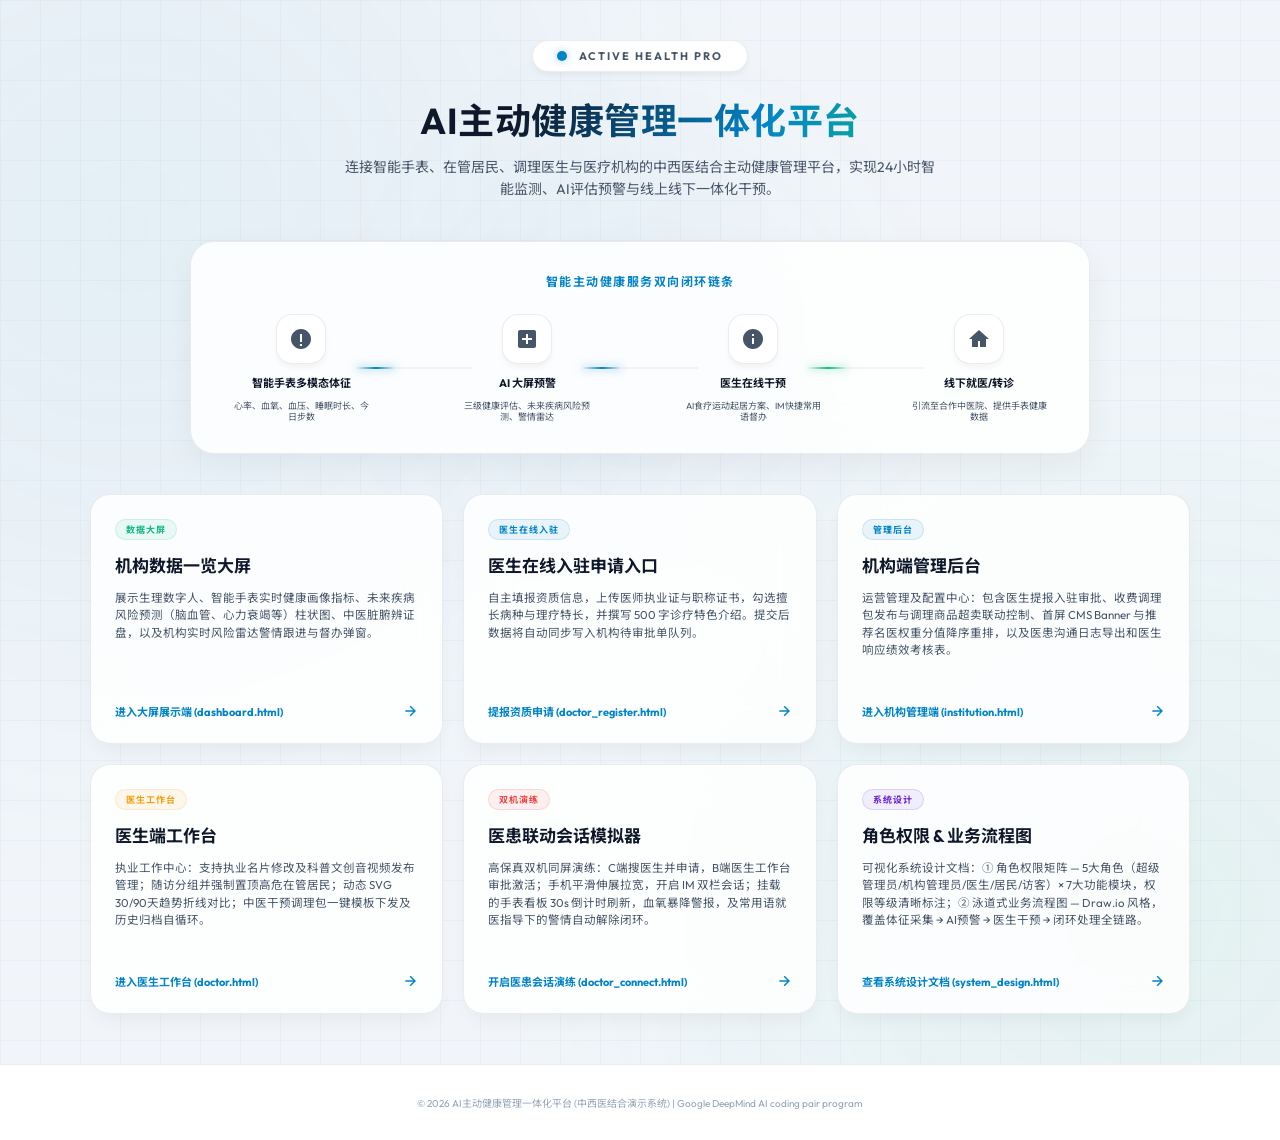
==== commit 9924138e: "fix: resolve js syntax errors for doctor & institution and rename portal to index for homepage deplo" ====
--- a/index.html
+++ b/index.html
@@ -3,829 +3,512 @@
 <head>
     <meta charset="UTF-8">
     <meta name="viewport" content="width=device-width, initial-scale=1.0">
-    <title>AI主动健康管理一体化平台 - 机构级数据一览大屏</title>
-    <meta name="description" content="基于多模态体征采集与中西医融合AI算法的24小时不间断主动健康管理一览大屏。">
-    <!-- 引入 Outfit 与 Inter 现代字体 -->
-    <link href="https://fonts.googleapis.com/css2?family=Inter:wght@400;500;600;700&family=Outfit:wght@400;600;700;800&display=swap" rel="stylesheet">
-    <link rel="stylesheet" href="style.css">
+    <title>AI主动健康管理一体化平台 - 演示门户</title>
+    <meta name="description" content="中西医结合主动健康管理一体化平台高保真原型系统演示门户">
+    <style>
+        @import url('https://fonts.googleapis.com/css2?family=Outfit:wght@300;400;500;600;700&family=Noto+Sans+SC:wght@300;400;500;700&display=swap');
+
+        :root {
+            --bg-main: #f1f5f9;
+            --bg-card: rgba(255, 255, 255, 0.85);
+            --border-color: rgba(15, 23, 42, 0.08);
+            --primary: #10b981; /* 翡翠绿 */
+            --accent: #0284c7; /* 科技蓝 */
+            --danger: #ef4444; /* 珊瑚红 */
+            --warning: #f59e0b; /* 警告黄 */
+            --text-primary: #0f172a;
+            --text-secondary: #475569;
+            --text-muted: #94a3b8;
+            --transition: all 0.4s cubic-bezier(0.4, 0, 0.2, 1);
+        }
+
+        * {
+            margin: 0;
+            padding: 0;
+            box-sizing: border-box;
+        }
+
+        body {
+            background-color: var(--bg-main);
+            color: var(--text-primary);
+            font-family: 'Outfit', 'Noto Sans SC', sans-serif;
+            min-height: 100vh;
+            overflow-x: hidden;
+            display: flex;
+            flex-direction: column;
+            justify-content: space-between;
+            position: relative;
+        }
+
+        /* 浅色流光科技背景 */
+        body::before {
+            content: '';
+            position: absolute;
+            top: 0; left: 0; width: 100%; height: 100%;
+            background: 
+                radial-gradient(circle at 10% 20%, rgba(2, 132, 199, 0.06) 0%, transparent 45%),
+                radial-gradient(circle at 90% 80%, rgba(16, 185, 129, 0.06) 0%, transparent 45%),
+                linear-gradient(rgba(226, 232, 240, 0.5) 1px, transparent 1px),
+                linear-gradient(90deg, rgba(226, 232, 240, 0.5) 1px, transparent 1px);
+            background-size: 100% 100%, 100% 100%, 40px 40px, 40px 40px;
+            z-index: -2;
+        }
+
+        body::after {
+            content: '';
+            position: absolute;
+            top: 30%; left: 50%;
+            width: 600px; height: 600px;
+            background: radial-gradient(circle, rgba(2, 132, 199, 0.04) 0%, transparent 70%);
+            transform: translate(-50%, -50%);
+            z-index: -1;
+            filter: blur(50px);
+            pointer-events: none;
+        }
+
+        header {
+            text-align: center;
+            padding: 40px 20px 25px;
+            max-width: 1000px;
+            margin: 0 auto;
+        }
+
+        .logo-box {
+            display: inline-flex;
+            align-items: center;
+            gap: 12px;
+            margin-bottom: 20px;
+            background: #ffffff;
+            border: 1px solid var(--border-color);
+            padding: 8px 24px;
+            border-radius: 30px;
+            box-shadow: 0 4px 6px -1px rgba(15,23,42,0.05);
+        }
+
+        .logo-dot {
+            width: 10px;
+            height: 10px;
+            border-radius: 50%;
+            background: var(--accent);
+            box-shadow: 0 0 10px rgba(2, 132, 199, 0.4);
+            animation: pulse 2s infinite;
+        }
+
+        .logo-text {
+            font-size: 11px;
+            text-transform: uppercase;
+            letter-spacing: 2px;
+            color: var(--text-secondary);
+            font-weight: 700;
+        }
+
+        h1 {
+            font-size: 36px;
+            font-weight: 700;
+            margin-bottom: 12px;
+            background: linear-gradient(120deg, #0f172a 30%, var(--accent) 70%, var(--primary) 100%);
+            -webkit-background-clip: text;
+            -webkit-text-fill-color: transparent;
+            letter-spacing: 0.5px;
+        }
+
+        .subtitle {
+            font-size: 14px;
+            color: var(--text-secondary);
+            max-width: 600px;
+            margin: 0 auto;
+            line-height: 1.6;
+        }
+
+        /* 核心业务流程流光拓扑图 */
+        .topology-container {
+            max-width: 900px;
+            width: 90%;
+            margin: 15px auto 40px;
+            background: var(--bg-card);
+            border: 1px solid var(--border-color);
+            border-radius: 24px;
+            backdrop-filter: blur(20px);
+            padding: 30px 40px;
+            position: relative;
+            box-shadow: 0 10px 30px rgba(15, 23, 42, 0.05);
+        }
+
+        .topology-title {
+            font-size: 12px;
+            color: var(--accent);
+            text-transform: uppercase;
+            letter-spacing: 1.5px;
+            margin-bottom: 25px;
+            text-align: center;
+            font-weight: 700;
+        }
+
+        .topology-flow {
+            display: flex;
+            justify-content: space-between;
+            align-items: center;
+            position: relative;
+        }
+
+        .node {
+            display: flex;
+            flex-direction: column;
+            align-items: center;
+            gap: 10px;
+            width: 140px;
+            z-index: 2;
+        }
+
+        .node-icon-box {
+            width: 50px;
+            height: 50px;
+            border-radius: 16px;
+            background: #ffffff;
+            border: 1px solid var(--border-color);
+            display: flex;
+            align-items: center;
+            justify-content: center;
+            transition: var(--transition);
+            box-shadow: 0 4px 6px -1px rgba(0,0,0,0.05);
+        }
+
+        .node:hover .node-icon-box {
+            border-color: var(--accent);
+            background: rgba(2, 132, 199, 0.03);
+            transform: translateY(-4px);
+            box-shadow: 0 8px 16px rgba(2, 132, 199, 0.1);
+        }
+
+        .node-icon-box svg {
+            width: 24px;
+            height: 24px;
+            fill: var(--text-secondary);
+            transition: var(--transition);
+        }
+
+        .node:hover .node-icon-box svg {
+            fill: var(--accent);
+        }
+
+        .node-name {
+            font-size: 11px;
+            font-weight: 700;
+            color: var(--text-primary);
+            text-align: center;
+        }
+
+        .node-desc {
+            font-size: 9px;
+            color: var(--text-secondary);
+            text-align: center;
+            line-height: 1.3;
+        }
+
+        .link-line {
+            flex-grow: 1;
+            height: 2px;
+            background: rgba(15,23,42,0.04);
+            position: relative;
+            margin: 0 -15px;
+            z-index: 1;
+        }
+
+        .link-pulse {
+            position: absolute;
+            top: 0; left: 0;
+            width: 40px; height: 2px;
+            background: linear-gradient(90deg, transparent, var(--accent), transparent);
+            box-shadow: 0 0 8px rgba(2, 132, 199, 0.6);
+            animation: movePulse 3s linear infinite;
+        }
+
+        .link-line:nth-child(4) .link-pulse {
+            animation-delay: 1s;
+        }
+
+        .link-line:nth-child(6) .link-pulse {
+            animation-delay: 2s;
+            background: linear-gradient(90deg, transparent, var(--primary), transparent);
+            box-shadow: 0 0 8px rgba(16, 185, 129, 0.6);
+        }
+
+        /* 演示入口卡片网格 */
+        .portal-grid {
+            max-width: 1100px;
+            width: 90%;
+            margin: 0 auto 50px;
+            display: grid;
+            grid-template-columns: repeat(auto-fit, minmax(280px, 1fr));
+            gap: 20px;
+        }
+
+        .portal-card {
+            background: var(--bg-card);
+            border: 1px solid var(--border-color);
+            border-radius: 20px;
+            padding: 24px;
+            text-decoration: none;
+            color: inherit;
+            display: flex;
+            flex-direction: column;
+            justify-content: space-between;
+            gap: 20px;
+            min-height: 250px;
+            transition: var(--transition);
+            position: relative;
+            overflow: hidden;
+            backdrop-filter: blur(20px);
+            box-shadow: 0 10px 20px -5px rgba(15, 23, 42, 0.05);
+        }
+
+        .portal-card::before {
+            content: '';
+            position: absolute;
+            top: 0; left: 0; width: 100%; height: 100%;
+            background: linear-gradient(135deg, transparent, rgba(255, 255, 255, 0.8) 60%, rgba(2, 132, 199, 0.02) 100%);
+            opacity: 0;
+            transition: var(--transition);
+        }
+
+        .portal-card:hover {
+            transform: translateY(-6px);
+            border-color: rgba(2, 132, 199, 0.25);
+            box-shadow: 0 20px 30px -10px rgba(15, 23, 42, 0.1);
+        }
+
+        .portal-card:hover::before {
+            opacity: 1;
+        }
+
+        .card-top {
+            display: flex;
+            flex-direction: column;
+            gap: 12px;
+        }
+
+        .card-badge {
+            align-self: flex-start;
+            font-size: 9px;
+            font-weight: 700;
+            letter-spacing: 1px;
+            padding: 3px 10px;
+            border-radius: 20px;
+            text-transform: uppercase;
+        }
+
+        .badge-screen { background: rgba(16, 185, 129, 0.08); color: var(--primary); border: 1px solid rgba(16, 185, 129, 0.15); }
+        .badge-back { background: rgba(2, 132, 199, 0.08); color: var(--accent); border: 1px solid rgba(2, 132, 199, 0.15); }
+        .badge-work { background: rgba(245, 158, 11, 0.08); color: var(--warning); border: 1px solid rgba(245, 158, 11, 0.15); }
+        .badge-interactive { background: rgba(239, 68, 68, 0.08); color: var(--danger); border: 1px solid rgba(239, 68, 68, 0.15); }
+        .badge-register { background: rgba(2, 132, 199, 0.08); color: var(--accent); border: 1px solid rgba(2, 132, 199, 0.15); }
+
+        .card-title {
+            font-size: 17px;
+            font-weight: 700;
+            color: var(--text-primary);
+        }
+
+        .card-desc {
+            font-size: 11.5px;
+            color: var(--text-secondary);
+            line-height: 1.5;
+        }
+
+        .card-footer {
+            display: flex;
+            align-items: center;
+            justify-content: space-between;
+            font-size: 11px;
+            font-weight: 700;
+            color: var(--accent);
+            transition: var(--transition);
+        }
+
+        .portal-card:hover .card-footer {
+            color: #000;
+        }
+
+        .arrow-icon {
+            width: 16px;
+            height: 16px;
+            fill: currentColor;
+            transform: translateX(0);
+            transition: var(--transition);
+        }
+
+        .portal-card:hover .arrow-icon {
+            transform: translateX(4px);
+        }
+
+        footer {
+            text-align: center;
+            padding: 30px 20px;
+            font-size: 10px;
+            color: var(--text-muted);
+            border-top: 1px solid var(--border-color);
+            background: #ffffff;
+        }
+
+        @keyframes pulse {
+            0%, 100% { opacity: 0.5; transform: scale(1); }
+            50% { opacity: 1; transform: scale(1.1); }
+        }
+
+        @keyframes movePulse {
+            0% { left: -10%; }
+            100% { left: 110%; }
+        }
+    </style>
 </head>
-<body class="dashboard-body">
-
-    <!-- 全局 SVG 渐变定义 -->
-    <svg style="width:0; height:0; position:absolute;" width="0" height="0">
-        <defs>
-            <linearGradient id="cyan-green-grad" x1="0%" y1="0%" x2="100%" y2="100%">
-                <stop offset="0%" stop-color="#0284c7" />
-                <stop offset="100%" stop-color="#10b981" />
-            </linearGradient>
-            <linearGradient id="red-orange-grad" x1="0%" y1="0%" x2="100%" y2="100%">
-                <stop offset="0%" stop-color="#ef4444" />
-                <stop offset="100%" stop-color="#f97316" />
-            </linearGradient>
-        </defs>
-    </svg>
-
-    <div class="app-container" id="appContainer">
-        
-        <!-- ==================== 头部大屏与系统统计 ==================== -->
+<body>
+
+    <!-- 顶层主内容 -->
+    <main style="flex-grow: 1; display: flex; flex-direction: column; justify-content: center;">
         <header>
-            <div class="logo-section">
-                <div class="logo-icon">
-                    <svg viewBox="0 0 24 24">
-                        <path d="M12,2A10,10,0,0,0,2,12a9.89,9.89,0,0,0,2.26,6.33l-2,2a1,1,0,0,0-.21,1.09A1,1,0,0,0,3,22h9a10,10,0,0,0,0-20ZM12,20H5.41l1.5-1.5a1,1,0,0,0,0-1.42,10,10,0,1,1,6.5,2.92Zm2.5-11.5a1.5,1.5,0,1,0-1.5-1.5A1.5,1.5,0,0,0,14.5,8.5Zm-5,0a1.5,1.5,0,1,0-1.5-1.5A1.5,1.5,0,0,0,9.5,8.5Zm5,5a1.5,1.5,0,1,0,1.5,1.5A1.5,1.5,0,0,0,14.5,13.5Zm-5,0a1.5,1.5,0,1,0,1.5,1.5A1.5,1.5,0,0,0,9.5,13.5Z"/>
-                    </svg>
-                </div>
-                <div class="title-area">
-                    <h1>AI主动健康管理一体化平台</h1>
-                    <span>Active Health AI Integration Platform</span>
-                </div>
+            <div class="logo-box">
+                <span class="logo-dot"></span>
+                <span class="logo-text">Active Health Pro</span>
             </div>
+            <h1>AI主动健康管理一体化平台</h1>
+            <p class="subtitle">连接智能手表、在管居民、调理医生与医疗机构的中西医结合主动健康管理平台，实现24小时智能监测、AI评估预警与线上线下一体化干预。</p>
+        </header>
+
+        <!-- 拓扑流程图 -->
+        <section class="topology-container">
+            <div class="topology-title">智能主动健康服务双向闭环链条</div>
+            <div class="topology-flow">
+                <!-- 节点 1 -->
+                <div class="node">
+                    <div class="node-icon-box">
+                        <svg viewBox="0 0 24 24"><path d="M12 2C6.48 2 2 6.48 2 12s4.48 10 10 10 10-4.48 10-10S17.52 2 12 2zm1 17h-2v-2h2v2zm0-4h-2V7h2v8z"/></svg>
+                    </div>
+                    <span class="node-name">智能手表多模态体征</span>
+                    <span class="node-desc">心率、血氧、血压、睡眠时长、今日步数</span>
+                </div>
+                
+                <div class="link-line"><div class="link-pulse"></div></div>
+                
+                <!-- 节点 2 -->
+                <div class="node">
+                    <div class="node-icon-box">
+                        <svg viewBox="0 0 24 24"><path d="M19 3H5c-1.1 0-2 .9-2 2v14c0 1.1.9 2 2 2h14c1.1 0 2-.9 2-2V5c0-1.1-.9-2-2-2zm-2 10h-4v4h-2v-4H7v-2h4V7h2v4h4v2z"/></svg>
+                    </div>
+                    <span class="node-name">AI 大屏预警</span>
+                    <span class="node-desc">三级健康评估、未来疾病风险预测、警情雷达</span>
+                </div>
+                
+                <div class="link-line"><div class="link-pulse"></div></div>
+                
+                <!-- 节点 3 -->
+                <div class="node">
+                    <div class="node-icon-box">
+                        <svg viewBox="0 0 24 24"><path d="M12 2C6.48 2 2 6.48 2 12s4.48 10 10 10 10-4.48 10-10S17.52 2 12 2zm1 15h-2v-6h2v6zm0-8h-2V7h2v2z"/></svg>
+                    </div>
+                    <span class="node-name">医生在线干预</span>
+                    <span class="node-desc">AI食疗运动起居方案、IM快捷常用语督办</span>
+                </div>
+                
+                <div class="link-line"><div class="link-pulse"></div></div>
+                
+                <!-- 节点 4 -->
+                <div class="node">
+                    <div class="node-icon-box">
+                        <svg viewBox="0 0 24 24"><path d="M12 3L2 12h3v8h6v-6h2v6h6v-8h3L12 3z"/></svg>
+                    </div>
+                    <span class="node-name">线下就医/转诊</span>
+                    <span class="node-desc">引流至合作中医院、提供手表健康数据</span>
+                </div>
+            </div>
+        </section>
+
+        <!-- 卡片网格 -->
+        <section class="portal-grid">
             
-            <div class="system-stats">
-                <div class="stat-item">
-                    <span class="stat-label">设备在线率</span>
-                    <span class="stat-value neon-cyan" id="deviceOnlineRatio">0 / 0</span>
-                </div>
-                <div class="stat-item">
-                    <span class="stat-label">今日脑血管风险</span>
-                    <span class="stat-value" id="cardioAlertCount" style="color:var(--lvl-5);">0 人</span>
-                </div>
-                <div class="stat-item">
-                    <span class="stat-label">今日情绪压力风险</span>
-                    <span class="stat-value" id="emotionAlertCount" style="color:var(--lvl-4);">0 人</span>
-                </div>
-                <div class="stat-item">
-                    <span class="stat-label">今日睡眠风险</span>
-                    <span class="stat-value" id="sleepAlertCount" style="color:var(--lvl-3);">0 人</span>
-                </div>
-                <div class="stat-item">
-                    <span class="stat-label">全网心率均值</span>
-                    <span class="stat-value neon-green" id="netAvgHeartRate" style="font-family:'Outfit';">72 bpm</span>
-                </div>
-                <div class="stat-item">
-                    <span class="stat-label">日均步数均值</span>
-                    <span class="stat-value neon-cyan" id="netAvgSteps" style="font-family:'Outfit';">6,230 步</span>
-                </div>
-            </div>
-        </header>
-
-        <!-- ==================== 核心三栏大屏 (自适应一屏流) ==================== -->
-        <main class="main-dashboard-grid">
-            
-            <!-- 左侧板块：统计指标 -->
-            <section class="grid-card-column">
-                <!-- 机构医生数卡片 -->
-                <div class="cyber-card card-doctors" style="height: calc(50% - 5px);">
-                    <div class="card-header-row">
-                        <span class="card-tag"><svg class="title-icon" viewBox="0 0 24 24"><path d="M19 3H5c-1.1 0-1.99.9-1.99 2L3 19c0 1.1.9 2 2 2h14c1.1 0 2-.9 2-2V5c0-1.1-.9-2-2-2zm-1 11h-4v4h-2v-4H8v-2h4V8h2v4h4v2z" fill="#38bdf8"/></svg>机构资质</span>
-                        <button class="more-btn" onclick="openDrilldown('doctors')">更多明细 ➔</button>
-                    </div>
-                    <div class="card-body-content">
-                        <div class="stat-row">
-                            <span class="main-label">机构入驻医生数</span>
-                            <span class="stat-desc-sub">较上周 +2 人</span>
-                        </div>
-                        <div class="huge-number-container" style="margin-bottom: 2px;">
-                            <span class="huge-neon-number text-neon-green" id="activeDoctorsCount">0</span>
-                            <span class="huge-unit">人</span>
-                        </div>
-                        <!-- 职称分布进度条 -->
-                        <div class="mini-dist-section" style="display:flex; flex-direction:column; gap:4px;">
-                            <div style="display:flex; justify-content:space-between; font-size:9px; color:var(--text-secondary); line-height: 1;">
-                                <span>高级职称</span>
-                                <span id="distSeniorCount">2人 (50%)</span>
-                            </div>
-                            <div class="mini-bar-bg" style="height:3px; background:rgba(255,255,255,0.05); border-radius:1.5px; overflow:hidden;">
-                                <div class="mini-bar-fill" id="distSeniorBar" style="width:50%; height:100%; background: #10b981; box-shadow: 0 0 6px #10b981;"></div>
-                            </div>
-                            <div style="display:flex; justify-content:space-between; font-size:9px; color:var(--text-secondary); line-height: 1;">
-                                <span>中级/初级</span>
-                                <span id="distJuniorCount">2人 (50%)</span>
-                            </div>
-                            <div class="mini-bar-bg" style="height:3px; background:rgba(255,255,255,0.05); border-radius:1.5px; overflow:hidden;">
-                                <div class="mini-bar-fill" id="distJuniorBar" style="width:50%; height:100%; background: #0284c7; box-shadow: 0 0 6px #0284c7;"></div>
-                            </div>
-                        </div>
-                    </div>
-                </div>
-
-                <!-- 管理用户数卡片 -->
-                <div class="cyber-card card-users" style="margin-top: 10px; height: calc(50% - 5px);">
-                    <div class="card-header-row">
-                        <span class="card-tag"><svg class="title-icon" viewBox="0 0 24 24"><path d="M12 12c2.21 0 4-1.79 4-4s-1.79-4-4-4-4 1.79-4 4 1.79 4 4 4zm0 2c-2.67 0-8 1.34-8 4v2h16v-2c0-2.66-5.33-4-8-4z" fill="#38bdf8"/></svg>居民档案</span>
-                        <button class="more-btn" onclick="openDrilldown('users')">更多明细 ➔</button>
-                    </div>
-                    <div class="card-body-content">
-                        <div class="stat-row">
-                            <span class="main-label">平台在管居民数</span>
-                            <span class="stat-desc-sub">本月新增 +48 人</span>
-                        </div>
-                        <div class="huge-number-container" style="margin-bottom: 2px;">
-                            <span class="huge-neon-number text-neon-cyan" id="activeUsersCount">0</span>
-                            <span class="huge-unit">人</span>
-                        </div>
-                        <!-- 性别与年龄分布 -->
-                        <div class="mini-dist-section" style="display:flex; flex-direction:column; gap:4px;">
-                            <div style="display:flex; justify-content:space-between; font-size:9px; color:var(--text-secondary); line-height: 1;">
-                                <span>男 / 女比例</span>
-                                <span id="distGenderRatio">75% / 25%</span>
-                            </div>
-                            <div class="mini-bar-bg" style="height:3px; background:rgba(255,255,255,0.05); border-radius:1.5px; overflow:hidden; display:flex;">
-                                <div id="distMaleBar" style="width:75%; height:100%; background: #0284c7; box-shadow: 0 0 6px #0284c7;"></div>
-                                <div id="distFemaleBar" style="width:25%; height:100%; background: #ec4899; box-shadow: 0 0 6px #ec4899;"></div>
-                            </div>
-                            <div style="display:flex; justify-content:space-between; font-size:9px; color:var(--text-secondary); line-height: 1;">
-                                <span>平均年龄</span>
-                                <span id="distAvgAge">50 岁</span>
-                            </div>
-                        </div>
-                    </div>
-                </div>
-            </section>
-            
-            <!-- 中间板块：健康状态与风险警告 -->
-            <section class="grid-card-column">
-                <!-- 每日健康状态汇总 -->
-                <div class="cyber-card card-health-summary" style="height: calc(50% - 7.5px); min-height: 180px;">
-                    <div class="card-header-row">
-                        <span class="card-tag"><svg class="title-icon" viewBox="0 0 24 24"><path d="M19 3H5c-1.1 0-2 .9-2 2v14c0 1.1.9 2 2 2h14c1.1 0 2-.9 2-2V5c0-1.1-.9-2-2-2zM9 17H7v-7h2v7zm4 0h-2V7h2v10zm4 0h-2v-4h2v4z" fill="#38bdf8"/></svg>每日健康状态汇总</span>
-                        <button class="more-btn" onclick="openDrilldown('users')">状态明细 ➔</button>
-                    </div>
-                    <div class="health-summary-container">
-                        <div class="chart-canvas-box">
-                            <canvas id="healthStatusCanvas" width="130" height="130"></canvas>
-                        </div>
-                        <div class="chart-legends" id="statusLegendsBox">
-                            <!-- 动态渲染正常、亚健康、风险比例 -->
-                        </div>
-                    </div>
-                </div>
-
-                <!-- 每日预警人数 -->
-                <div class="cyber-card card-cardio-alerts" style="margin-top: 15px; height: calc(50% - 7.5px); min-height: 180px;">
-                    <div class="card-header-row">
-                        <span class="card-tag"><svg class="title-icon" viewBox="0 0 24 24"><path d="M12 2C6.48 2 2 6.48 2 12s4.48 10 10 10 10-4.48 10-10S17.52 2 12 2zm1 15h-2v-2h2v2zm0-4h-2V7h2v6z" fill="#ef4444"/></svg>每日预警人数</span>
-                        <button class="more-btn" onclick="openDrilldown('alerts')">查看明细 ➔</button>
-                    </div>
-                    <div class="cardio-alerts-container">
-                        <div class="alert-count-box">
-                            <span class="alert-count-label">今日预警总数</span>
-                            <div class="alert-pulse-number">
-                                <span class="huge-neon-number text-neon-red" id="alertsTodayNum">0</span>
-                                <span class="huge-unit" style="color:var(--lvl-5);">人</span>
-                                <div class="red-breath-dot" id="redBreathLight"></div>
-                            </div>
-                            <!-- 子类型警情小明细 -->
-                            <div class="alert-sub-breakdown" style="margin-top: 8px; font-size: 10px; color: var(--text-secondary); display: flex; flex-direction: column; gap: 3px;">
-                                <div>脑血管: <span class="text-neon-red" id="subAlertCardio" style="font-weight: 700;">0</span> 人</div>
-                                <div>情绪压力: <span class="text-neon-yellow" id="subAlertEmotion" style="font-weight: 700;">0</span> 人</div>
-                                <div>睡眠风险: <span class="text-neon-cyan" id="subAlertSleep" style="font-weight: 700;">0</span> 人</div>
-                            </div>
-                        </div>
-                        <div class="trend-canvas-box">
-                            <span class="trend-title">近7日警情趋势</span>
-                            <canvas id="alertsTrendCanvas" width="190" height="100"></canvas>
-                        </div>
-                    </div>
-                </div>
-            </section>
-            
-            <!-- 右侧板块：商业排行与设备状态 -->
-            <section class="grid-card-column">
-                <!-- 商品套餐销售情况 -->
-                <div class="cyber-card card-sales-rank">
-                    <div class="card-header-row">
-                        <span class="card-tag"><svg class="title-icon" viewBox="0 0 24 24"><path d="M7 18c-1.1 0-1.99.9-1.99 2S5.9 22 7 22s2-.9 2-2-.9-2-2-2zM1 2v2h2l3.6 7.59-1.35 2.45c-.16.28-.25.61-.25.96 0 1.1.9 2 2 2h12v-2H7.42c-.14 0-.25-.11-.25-.25l.03-.12.9-1.63h7.45c.75 0 1.41-.41 1.75-1.03l3.58-6.49c.08-.14.12-.31.12-.48 0-.55-.45-1-1-1H5.21l-.94-2H1zm16 16c-1.1 0-1.99.9-1.99 2s.89 2 1.99 2 2-.9 2-2-.9-2-2-2z" fill="#38bdf8"/></svg>商品套餐销售情况</span>
-                        <button class="more-btn" onclick="openDrilldown('sales')">销售明细 ➔</button>
-                    </div>
-                    <div class="sales-rank-body">
-                        <div class="rank-title-sub">销售量前 5 排行榜</div>
-                        <div class="sales-list-box" id="salesRankList">
-                            <!-- 动态排行列表 -->
-                        </div>
-                    </div>
-                </div>
-
-                <!-- 智能设备连接率 -->
-                <div class="cyber-card card-device-status" style="margin-top: 15px;">
-                    <div class="card-header-row">
-                        <span class="card-tag"><svg class="title-icon" viewBox="0 0 24 24"><path d="M12 2C6.48 2 2 6.48 2 12s4.48 10 10 10 10-4.48 10-10S17.52 2 12 2zm1 10V7h-2v5.4l3.6 2.1 1-1.7-2.6-1.8z" fill="#38bdf8"/></svg>智能设备连接数</span>
-                        <button class="more-btn" onclick="openDrilldown('devices')">设备明细 ➔</button>
-                    </div>
-                    <div class="device-status-body">
-                        <div class="device-chart-box">
-                            <canvas id="deviceConnectionCanvas" width="120" height="120"></canvas>
-                        </div>
-                        <div class="device-info-text">
-                            <div class="dev-info-item">
-                                <span class="dev-lbl">在线连接设备</span>
-                                <span class="dev-val text-neon-cyan" id="onlineDevicesCount">0 台</span>
-                            </div>
-                            <div class="dev-info-item">
-                                <span class="dev-lbl">总发放手表数</span>
-                                <span class="dev-val" id="totalDevicesCount">0 台</span>
-                            </div>
-                            <div class="dev-info-item">
-                                <span class="dev-lbl">电量低预警数</span>
-                                <span class="dev-val text-neon-red" id="lowBatteryCount">0 台</span>
-                            </div>
-                        </div>
-                    </div>
-                </div>
-            </section>
-        </main>
-        
-        <footer>
-            <a href="portal.html" class="back-portal-btn">返回统一门户 ➔</a>
-        </footer>
-    </div>
-
-    <!-- ==================== 5 大全屏磨砂毛玻璃下钻明细模态弹窗 ==================== -->
-
-    <!-- 1. 名医专家执业明细下钻弹窗 -->
-    <div class="drilldown-overlay" id="drilldown-doctors-modal" onclick="closeDrilldown()">
-        <div class="drilldown-container" onclick="event.stopPropagation()">
-            <div class="drilldown-close" onclick="closeDrilldown()">✕</div>
-            <div class="drilldown-header">
-                <h2>🏥 机构入驻医生执业管理明细</h2>
-            </div>
-            <div class="drilldown-split-layout" style="grid-template-columns: 1fr;">
-                <!-- 右栏：列表与搜索 -->
-                <div class="drilldown-right-table">
-                    <div class="table-filter-bar">
-                        <input type="text" class="cyber-input" id="searchDoctorInput" placeholder="输入医生姓名检索..." oninput="renderDoctorDrilldownList()">
-                        <select class="cyber-select" id="filterDoctorDept" onchange="renderDoctorDrilldownList()">
-                            <option value="">全部科室</option>
-                            <option value="中医内科">中医内科</option>
-                            <option value="针灸科">针灸科</option>
-                            <option value="脾胃调理专科">脾胃调理专科</option>
-                            <option value="全科健康管理">全科健康管理</option>
-                        </select>
-                    </div>
-                    <div class="table-scroll-container">
-                        <table class="drilldown-table">
-                            <thead>
-                                <tr>
-                                    <th>医生姓名</th>
-                                    <th>所属科室</th>
-                                    <th>职称</th>
-                                    <th>今日预警处理</th>
-                                    <th>理疗方案下发</th>
-                                </tr>
-                            </thead>
-                            <tbody id="drilldownDoctorTableBody">
-                                <!-- 动态渲染 -->
-                            </tbody>
-                        </table>
-                    </div>
-                </div>
-            </div>
-        </div>
-    </div>
-
-    <!-- 2. 在管居民健康监控下钻弹窗 -->
-    <div class="drilldown-overlay" id="drilldown-users-modal" onclick="closeDrilldown()">
-        <div class="drilldown-container" onclick="event.stopPropagation()">
-            <div class="drilldown-close" onclick="closeDrilldown()">✕</div>
-            <div class="drilldown-header">
-                <h2>👤 机构在管居民多维健康监控</h2>
-            </div>
-            <!-- 顶部三色卡片联动过滤 -->
-            <div class="user-status-filter-row">
-                <div class="filter-status-card filter-normal active" id="filterCardNormal" onclick="selectStatusFilter('正常')">
-                    <span class="card-circle normal-dot"></span>
-                    <span class="card-text">健康/正常</span>
-                    <span class="card-num" id="filterNormalNum">0</span>
-                </div>
-                <div class="filter-status-card filter-subhealth" id="filterCardSub" onclick="selectStatusFilter('亚健康')">
-                    <span class="card-circle sub-dot"></span>
-                    <span class="card-text">亚健康</span>
-                    <span class="card-num" id="filterSubNum">0</span>
-                </div>
-                <div class="filter-status-card filter-risk" id="filterCardRisk" onclick="selectStatusFilter('风险')">
-                    <span class="card-circle risk-dot"></span>
-                    <span class="card-text">风险状态</span>
-                    <span class="card-num" id="filterRiskNum">0</span>
-                </div>
-            </div>
-            <div class="drilldown-right-table" style="margin-top: 15px; height: calc(100% - 150px);">
-                <div class="table-filter-bar">
-                    <input type="text" class="cyber-input" id="searchUserInput" placeholder="输入居民姓名/手机号快速过滤..." oninput="renderUserDrilldownList()">
-                    <input type="text" class="cyber-input" id="searchUserDocInput" placeholder="责任医生姓名过滤..." oninput="renderUserDrilldownList()">
-                </div>
-                <div class="table-scroll-container">
-                    <table class="drilldown-table">
-                        <thead>
-                            <tr>
-                                <th>居民姓名</th>
-                                <th>健康状态</th>
-                                <th>心率</th>
-                                <th>血压</th>
-                                <th>血氧</th>
-                                <th>步数</th>
-                                <th>睡眠</th>
-                                <th>责任医生</th>
-                                <th>最后心跳</th>
-                                <th>操作</th>
-                            </tr>
-                        </thead>
-                        <tbody id="drilldownUserTableBody">
-                            <!-- 动态渲染 -->
-                        </tbody>
-                    </table>
-                </div>
-            </div>
-        </div>
-    </div>
-
-    <!-- 3. 每日脑血管与疾病风险预警督办弹窗 -->
-    <div class="drilldown-overlay" id="drilldown-alerts-modal" onclick="closeDrilldown()">
-         <div class="drilldown-container" onclick="event.stopPropagation()">
-             <div class="drilldown-close" onclick="closeDrilldown()">✕</div>
-             <div class="drilldown-header">
-                 <h2>🚨 每日预警明细一览看板</h2>
-             </div>
-             <div class="drilldown-split-layout">
-                 <!-- 左栏：指标统计 -->
-                 <div class="drilldown-left-summary">
-                     <div class="summary-mini-card">
-                         <span class="mini-lbl">今日预警总数</span>
-                         <span class="mini-val text-neon-red" id="alertTotalSum">0 次</span>
-                     </div>
-                     <div class="summary-mini-card">
-                         <span class="mini-lbl">待处理预警数</span>
-                         <span class="mini-val text-neon-yellow" id="alertPendingSum">0 个</span>
-                     </div>
-                     <div class="summary-mini-card">
-                         <span class="mini-lbl">医生平均响应时效</span>
-                         <span class="mini-val text-neon-green" style="font-family:'Outfit';">12 min</span>
-                     </div>
-                 </div>
-                 <!-- 右栏：列表与督办 -->
-                 <div class="drilldown-right-table">
-                     <div class="alert-status-tabs">
-                         <button class="alert-tab-btn active" id="alertTabPending" onclick="switchAlertTableFilter('待处理')">待处理</button>
-                         <button class="alert-tab-btn" id="alertTabProcessing" onclick="switchAlertTableFilter('跟进中')">处理/跟进中</button>
-                         <button class="alert-tab-btn" id="alertTabResolved" onclick="switchAlertTableFilter('已解除')">已处理</button>
-                     </div>
-                     <div class="alert-category-tabs">
-                         <button class="alert-cat-btn active" id="catTabAll" onclick="switchAlertCategoryFilter('全部')">全部分类</button>
-                         <button class="alert-cat-btn" id="catTabCardio" onclick="switchAlertCategoryFilter('脑血管')">🫀 脑血管</button>
-                         <button class="alert-cat-btn" id="catTabEmotion" onclick="switchAlertCategoryFilter('情绪压力')">🧠 情绪压力</button>
-                         <button class="alert-cat-btn" id="catTabSleep" onclick="switchAlertCategoryFilter('睡眠')">🌙 睡眠</button>
-                     </div>
-                     <div class="table-scroll-container" style="height: calc(100% - 90px);">
-                         <table class="drilldown-table">
-                             <thead>
-                                 <tr>
-                                     <th>预警时间</th>
-                                     <th>预警居民</th>
-                                     <th>异常体征</th>
-                                     <th>AI预警分类</th>
-                                     <th>责任医生</th>
-                                     <th>状态</th>
-                                 </tr>
-                             </thead>
-                             <tbody id="drilldownAlertTableBody">
-                                 <!-- 动态渲染 -->
-                             </tbody>
-                         </table>
-                     </div>
-                 </div>
-             </div>
-         </div>
-     </div>
-
-    <!-- 4. 商品与服务套餐销售分析下钻弹窗 -->
-    <div class="drilldown-overlay" id="drilldown-sales-modal" onclick="closeDrilldown()">
-        <div class="drilldown-container" onclick="event.stopPropagation()">
-            <div class="drilldown-close" onclick="closeDrilldown()">✕</div>
-            <div class="drilldown-header">
-                <h2>🛒 商品服务包销售分析及库存控制</h2>
-            </div>
-            <div class="drilldown-split-layout">
-                <!-- 左栏：指标统计 -->
-                <div class="drilldown-left-summary">
-                    <div class="summary-mini-card">
-                        <span class="mini-lbl">今日累计营业额</span>
-                        <span class="mini-val text-neon-green" style="font-family:'Outfit'; font-size:16px;" id="totalRevenueText">¥ 12,500.00</span>
-                    </div>
-                    <div class="summary-mini-card">
-                        <span class="mini-lbl">本月最畅销调理包</span>
-                        <span class="mini-val text-neon-cyan" style="font-size:11px;" id="bestSellerPackName">中医体质调理包</span>
-                    </div>
-                    <div class="summary-mini-card">
-                        <span class="mini-lbl">库存告急硬件数</span>
-                        <span class="mini-val text-neon-red" id="lowStockWarningCount">0 件</span>
-                    </div>
-                </div>
-                <!-- 右栏：列表与销售 -->
-                <div class="drilldown-right-table">
-                    <div class="alert-status-tabs">
-                        <button class="alert-tab-btn active" id="salesTabPack" onclick="switchSalesTab('pack')">服务套餐收费包</button>
-                        <button class="alert-tab-btn" id="salesTabItem" onclick="switchSalesTab('item')">调理商品与智能设备</button>
-                    </div>
-                    <div class="table-scroll-container" style="height: calc(100% - 60px);">
-                        <table class="drilldown-table">
-                            <thead id="salesTableHead">
-                                <!-- 动态更换表头 -->
-                            </thead>
-                            <tbody id="drilldownSalesTableBody">
-                                <!-- 动态渲染 -->
-                            </tbody>
-                        </table>
-                    </div>
-                </div>
-            </div>
-        </div>
-    </div>
-
-    <!-- 5. 多模态设备连接与心跳同步下钻弹窗 -->
-    <div class="drilldown-overlay" id="drilldown-devices-modal" onclick="closeDrilldown()">
-        <div class="drilldown-container" onclick="event.stopPropagation()">
-            <div class="drilldown-close" onclick="closeDrilldown()">✕</div>
-            <div class="drilldown-header">
-                <h2>⌚ 智能手表多模态设备连接健康分析</h2>
-            </div>
-            <div class="drilldown-split-layout">
-                <!-- 左栏：指标统计 -->
-                <div class="drilldown-left-summary">
-                    <div class="summary-mini-card">
-                        <span class="mini-lbl">当前设备在线率</span>
-                        <span class="mini-val text-neon-cyan" style="font-family:'Outfit';" id="deviceOnlinePercent">0%</span>
-                    </div>
-                    <div class="summary-mini-card">
-                        <span class="mini-lbl">离线断连设备</span>
-                        <span class="mini-val text-neon-yellow" id="offlineDeviceSum">0 台</span>
-                    </div>
-                    <div class="summary-mini-card">
-                        <span class="mini-lbl">低电量警报(&lt;20%)</span>
-                        <span class="mini-val text-neon-red" id="lowBatteryDeviceSum">0 台</span>
-                    </div>
-                </div>
-                <!-- 右栏：设备列表 -->
-                <div class="drilldown-right-table">
-                    <div class="table-filter-bar">
-                        <select class="cyber-select" id="filterDeviceStatus" onchange="renderDeviceDrilldownList()">
-                            <option value="">全部设备状态</option>
-                            <option value="在线">在线正常</option>
-                            <option value="离线">离线断连</option>
-                            <option value="低电量">电量低于20%</option>
-                        </select>
-                    </div>
-                    <div class="table-scroll-container" style="height: calc(100% - 50px);">
-                        <table class="drilldown-table">
-                            <thead>
-                                <tr>
-                                    <th>智能手表 IMEI</th>
-                                    <th>持有居民姓名</th>
-                                    <th>在线状态</th>
-                                    <th>信号强度 (dBm)</th>
-                                    <th>当前电量</th>
-                                    <th>最后心跳回传</th>
-                                </tr>
-                            </thead>
-                            <tbody id="drilldownDeviceTableBody">
-                                <!-- 动态渲染 -->
-                            </tbody>
-                        </table>
-                    </div>
-                </div>
-            </div>
-        </div>
-    </div>
-
-    <!-- ==================== 6. 生理数字人个人详情看板弹窗 (浅色科技版，支持二级下钻) ==================== -->
-    <div class="modal-overlay" id="record-detail-modal" onclick="closeRecordDetailModal()">
-        <div class="record-detail-container" onclick="event.stopPropagation()">
-            
-            <div class="modal-close-btn" onclick="closeRecordDetailModal()">✕</div>
-            
-            <div class="record-detail-title">
-                <h2>居民健康画像数字孪生看板 <span class="sync-status" id="headerTimeDetail">手表指标 5s 动态刷新</span></h2>
-            </div>
-
-            <div class="record-detail-layout">
-                <!-- 左列：基础信息 + 5大体征数据 + 趋势图 -->
-                <div class="record-side-col">
-                    
-                    <!-- 模块 B: 用户核心信息 -->
-                    <div class="info-block">
-                        <div class="info-block-title">👤 用户核心资料</div>
-                        <div class="profile-grid">
-                            <div class="profile-item">
-                                <span class="profile-label">用户名</span>
-                                <span class="profile-val" id="pat-name">用****6</span>
-                            </div>
-                            <div class="profile-item">
-                                <span class="profile-label">手机号</span>
-                                <span class="profile-val" id="pat-phone">139****9056</span>
-                            </div>
-                            <div class="profile-item">
-                                <span class="profile-label">性别年龄</span>
-                                <span class="profile-val" id="pat-age">男 / 32岁</span>
-                            </div>
-                            <div class="profile-item">
-                                <span class="profile-label">身高体重</span>
-                                <span class="profile-val" id="pat-body">170cm / 69kg</span>
-                            </div>
-                            <div class="profile-item">
-                                <span class="profile-label">BMI</span>
-                                <span class="profile-val text-neon-green" id="pat-bmi">23.88 <span class="bmi-badge">正常</span></span>
-                            </div>
-                        </div>
-                    </div>
-
-                    <!-- 模块 D: 实时生理体征数据 -->
-                    <div class="info-block" style="margin-top: 15px;">
-                        <div class="info-block-title">⌚ 实时生理体征 (手表实时监测)</div>
-                        <div class="flex-col gap-10">
-                            <!-- D-1 心率 -->
-                            <div class="vital-card border-heart">
-                                <div class="vital-icon-box bg-heart">❤️</div>
-                                <div class="vital-content">
-                                    <div class="vital-row">
-                                        <span class="vital-label">实时心率</span>
-                                        <span class="vital-status text-neon-green" id="det-hr-status">正常</span>
-                                    </div>
-                                    <div class="vital-row-data">
-                                        <span class="vital-number text-neon-cyan" id="det-hr">80</span>
-                                        <span class="vital-unit">次/分</span>
-                                    </div>
-                                    <div class="vital-time" id="det-hr-time">更新时间: 刚刚</div>
-                                </div>
-                            </div>
-
-                            <!-- D-2 睡眠 -->
-                            <div class="vital-card border-sleep">
-                                <div class="vital-icon-box bg-sleep">🛌</div>
-                                <div class="vital-content">
-                                    <div class="vital-row">
-                                        <span class="vital-label">睡眠时长</span>
-                                        <span class="vital-status text-neon-green" id="det-sleep-status">正常</span>
-                                    </div>
-                                    <div class="vital-row-data">
-                                        <span class="vital-number text-neon-cyan" id="det-sleep">7.5</span>
-                                        <span class="vital-unit">小时</span>
-                                    </div>
-                                    <div class="vital-time" id="det-sleep-time">更新时间: 刚刚</div>
-                                </div>
-                            </div>
-
-                            <!-- D-3 血压 -->
-                            <div class="vital-card border-bp">
-                                <div class="vital-icon-box bg-bp">🩺</div>
-                                <div class="vital-content">
-                                    <div class="vital-row">
-                                        <span class="vital-label">血压状况</span>
-                                        <span class="vital-status text-neon-green" id="det-bp-status">正常</span>
-                                    </div>
-                                    <div class="vital-row-data">
-                                        <span class="vital-number text-neon-cyan" id="det-bp">120/80</span>
-                                        <span class="vital-unit">mmHg</span>
-                                    </div>
-                                    <div class="vital-time" id="det-bp-time">更新时间: 刚刚</div>
-                                </div>
-                            </div>
-
-                            <!-- D-4 血氧 -->
-                            <div class="vital-card border-o2">
-                                <div class="vital-icon-box bg-o2">🩸</div>
-                                <div class="vital-content">
-                                    <div class="vital-row">
-                                        <span class="vital-label">血氧饱和度</span>
-                                        <span class="vital-status text-neon-green" id="det-spo2-status">正常</span>
-                                    </div>
-                                    <div class="vital-row-data">
-                                        <span class="vital-number text-neon-cyan" id="det-spo2">99</span>
-                                        <span class="vital-unit">%</span>
-                                    </div>
-                                    <div class="vital-time" id="det-spo2-time">更新时间: 刚刚</div>
-                                </div>
-                            </div>
-
-                            <!-- D-5 步数 -->
-                            <div class="vital-card border-step">
-                                <div class="vital-icon-box bg-step">🏃</div>
-                                <div class="vital-content">
-                                    <div class="vital-row">
-                                        <span class="vital-label">今日步数</span>
-                                        <span class="vital-status text-neon-green" id="det-step-status">达标</span>
-                                    </div>
-                                    <div class="vital-row-data">
-                                        <span class="vital-number text-neon-cyan" id="det-step">8000</span>
-                                        <span class="vital-unit">步</span>
-                                    </div>
-                                    <div class="vital-time" id="det-step-time">更新时间: 刚刚</div>
-                                </div>
-                            </div>
-                        </div>
-                    </div>
-
-                    <!-- 模块 E: 用户历史趋势折线图 -->
-                    <div class="info-block" style="margin-top: 15px; height: 230px; display: flex; flex-direction: column;">
-                        <div class="info-block-title">📈 生理指标30天趋势历史</div>
-                        <div class="trends-tab-group">
-                            <button class="trend-tab active" data-type="heart" onclick="switchDetailTrend('heart')">心率</button>
-                            <button class="trend-tab" data-type="sleep" onclick="switchDetailTrend('sleep')">睡眠</button>
-                            <button class="trend-tab" data-type="bp" onclick="switchDetailTrend('bp')">血压</button>
-                            <button class="trend-tab" data-type="o2" onclick="switchDetailTrend('o2')">血氧</button>
-                            <button class="trend-tab" data-type="step" onclick="switchDetailTrend('step')">步数</button>
-                        </div>
-                        <div class="trend-chart-draw-area" style="flex-grow: 1; margin-top: 10px;">
-                            <svg id="detailTrendSVG" width="100%" height="100%" viewBox="0 0 280 130" preserveAspectRatio="none">
-                                <!-- JS 动态重绘折线与渐变 -->
-                            </svg>
-                        </div>
-                    </div>
-
-                </div>
-
-                <!-- 中列：3D生理数字人展示区 -->
-                <div class="record-center-col">
-                    
-                    <!-- 模块 C: 3D数字人及发光底座 -->
-                    <div class="twin-model-container">
-                        
-                        <!-- 悬浮标签系统 -->
-                        <div class="floating-tag-item tag-l" id="detTagHeart" style="top: 100px; left: 10px;">
-                            <span class="tag-status-icon bg-green">🟢</span>
-                            <span class="tag-txt">心率: 80bpm</span>
-                        </div>
-                        
-                        <div class="floating-tag-item tag-r" id="detTagSleep" style="top: 140px; right: 10px;">
-                            <span class="tag-status-icon bg-green">🟢</span>
-                            <span class="tag-txt">睡眠: 7.5h</span>
-                        </div>
-
-                        <div class="floating-tag-item tag-l" id="detTagBp" style="top: 180px; left: 5px;">
-                            <span class="tag-status-icon bg-green">🟢</span>
-                            <span class="tag-txt">血压: 120/80</span>
-                        </div>
-
-                        <div class="floating-tag-item tag-r" id="detTagO2" style="top: 220px; right: 5px;">
-                            <span class="tag-status-icon bg-green">🟢</span>
-                            <span class="tag-txt">血氧: 99%</span>
-                        </div>
-
-                        <div class="floating-tag-item tag-l" id="detTagStep" style="bottom: 80px; left: 15px;">
-                            <span class="tag-status-icon bg-green">🟢</span>
-                            <span class="tag-txt">步数: 8000步</span>
-                        </div>
-
-                        <!-- 虚线引线 SVG 图层 -->
-                        <svg class="pointer-line-layer" id="pointerLineLayer" width="100%" height="100%">
-                            <!-- 动态划线 -->
-                        </svg>
-
-                        <!-- 半透明蓝色 3D 数字人 -->
-                        <div class="human-mesh-box">
-                            <svg viewBox="0 0 100 240" class="human-mesh-svg">
-                                <!-- 身体轮廓骨骼线 -->
-                                <path class="body-skeleton" d="M50 20 L50 220 M30 60 L70 60 M30 60 L35 120 L28 180 M70 60 L65 120 L72 180 M40 130 L38 180 L42 230 M60 130 L62 180 L58 230 M40 130 L60 130" stroke="#0284c7" stroke-width="1.2" fill="none" opacity="0.6"/>
-                                <circle cx="50" cy="30" r="14" stroke="#0284c7" stroke-width="1.5" fill="none" opacity="0.5"/>
-                                <!-- 脑部微变发光 -->
-                                <circle cx="50" cy="30" r="4" fill="#0284c7" opacity="0.8" class="skeleton-glow" id="detBrainGlow"></circle>
-                                <!-- 心脏跳动发光 -->
-                                <circle cx="48" cy="72" r="5" fill="#ef4444" id="detHeartGlow" class="heart-pulse-node"></circle>
-                                <!-- 肺部发光 -->
-                                <ellipse cx="50" cy="85" rx="7" ry="9" stroke="#0284c7" stroke-width="0.8" fill="none" opacity="0.4"/>
-                                <!-- 胃部发光 -->
-                                <path d="M46 102 Q50 96 54 105 Q58 114 48 116 Z" stroke="#0284c7" stroke-width="0.8" fill="none" opacity="0.4"/>
-                                <!-- 肾脏发光 -->
-                                <circle cx="42" cy="120" r="2.5" fill="#0284c7" opacity="0.4"></circle>
-                                <circle cx="58" cy="120" r="2.5" fill="#0284c7" opacity="0.4"></circle>
-                            </svg>
-                        </div>
-
-                        <!-- 双层自旋转底座 -->
-                        <div class="digital-pedestal">
-                            <div class="pedestal-ring ring-cw"></div>
-                            <div class="pedestal-ring ring-ccw"></div>
-                        </div>
-
-                        <!-- 24小时评估总体状态 -->
-                        <div class="pedestal-health-score">
-                            <div class="score-lbl">24小时健康评估</div>
-                            <div class="score-status text-neon-green" id="det-general-status">正常</div>
-                            <div class="score-stars" id="det-general-stars">★★★★☆</div>
-                        </div>
-                    </div>
-                </div>
-
-                <!-- 右列：疾病预测 + 睡眠与运动直方图 + 八维中医雷达图 -->
-                <div class="record-side-col">
-                    
-                    <!-- 模块 F: 未来一个月疾病风险评估 -->
-                    <div class="info-block">
-                        <div class="info-block-title">🔮 未来一个月疾病风险预测</div>
-                        <div class="risk-bar-list">
-                            <div class="bar-item">
-                                <div class="bar-meta"><span>脑血管风险</span><span id="det-risk-stroke">5.2%</span></div>
-                                <div class="bar-track"><div class="bar-fill bg-green" id="det-fill-stroke" style="width: 5.2%;"></div></div>
-                            </div>
-                            <div class="bar-item">
-                                <div class="bar-meta"><span>心力衰竭</span><span id="det-risk-heartfail">1.2%</span></div>
-                                <div class="bar-track"><div class="bar-fill bg-green" id="det-fill-heartfail" style="width: 1.2%;"></div></div>
-                            </div>
-                            <div class="bar-item">
-                                <div class="bar-meta"><span>冠心病</span><span id="det-risk-chd">0.8%</span></div>
-                                <div class="bar-track"><div class="bar-fill bg-green" id="det-fill-chd" style="width: 0.8%;"></div></div>
-                            </div>
-                            <div class="bar-item">
-                                <div class="bar-meta"><span>房颤风险</span><span id="det-risk-af">0.6%</span></div>
-                                <div class="bar-track"><div class="bar-fill bg-green" id="det-fill-af" style="width: 0.6%;"></div></div>
-                            </div>
-                        </div>
-                    </div>
-
-                    <!-- 模块 G: 睡眠分析直方图 -->
-                    <div class="info-block" style="margin-top: 15px;">
-                        <div class="info-block-title">🛌 睡眠周期分布监测</div>
-                        <div class="sleep-stacked-container">
-                            <div class="sleep-timeline-hours">
-                                <span class="sleep-time-lbl">入睡 22:30</span>
-                                <span class="sleep-time-lbl" style="text-align: right;">起 06:30</span>
-                            </div>
-                            <!-- 三色睡眠堆叠柱状图 -->
-                            <div class="sleep-bar-gauge">
-                                <div class="sleep-gauge-segment segment-deep" id="det-sleep-deep-pct" style="width: 35%;" title="深睡"></div>
-                                <div class="sleep-gauge-segment segment-light" id="det-sleep-light-pct" style="width: 50%;" title="浅睡"></div>
-                                <div class="sleep-gauge-segment segment-awake" id="det-sleep-awake-pct" style="width: 15%;" title="清醒"></div>
-                            </div>
-                            <!-- 数据比率明细 -->
-                            <div class="sleep-stats-detail" style="margin-top: 8px; display: grid; grid-template-columns: repeat(3, 1fr); text-align: center; font-size: 10px;">
-                                <div><span style="color: #0369a1; display: block; font-weight: 600;">深睡</span><span id="det-sleep-deep-val">2.6h</span></div>
-                                <div><span style="color: #0284c7; display: block; font-weight: 600;">浅睡</span><span id="det-sleep-light-val">3.8h</span></div>
-                                <div><span style="color: #eab308; display: block; font-weight: 600;">清醒</span><span id="det-sleep-awake-val">1.1h</span></div>
-                            </div>
-                        </div>
-                    </div>
-
-                    <!-- 模块 H: 24h 运动强度直方图 -->
-                    <div class="info-block" style="margin-top: 15px;">
-                        <div class="info-block-title">🏃 24小时运动分布 (每小时强度)</div>
-                        <div class="motion-histogram-box">
-                            <div class="motion-bars-row" id="detMotionBarsRow">
-                                <!-- JS 动态画 24 根柱子 -->
-                            </div>
-                            <div class="motion-hours-labels">
-                                <span>00:00</span>
-                                <span>12:00</span>
-                                <span>24:00</span>
-                            </div>
-                        </div>
-                    </div>
-
-                    <!-- 模块 I: 中医八维脏腑状况雷达图 -->
-                    <div class="info-block" style="margin-top: 15px; flex-grow: 1; display: flex; flex-direction: column;">
-                        <div class="info-block-title">☯️ 中医气血八维脏腑状况</div>
-                        <div class="tcm-radar-section" style="flex-grow: 1; display: grid; grid-template-columns: 140px 1fr; gap: 10px; align-items: center;">
-                            <!-- 雷达 SVG 绘图区 -->
-                            <div class="radar-svg-box">
-                                <svg width="140" height="140" id="tcmRadarSVG" style="display: block; overflow: visible;">
-                                    <!-- 动态渲染多边形网格及顶点 -->
-                                </svg>
-                            </div>
-                            <!-- 辨证病机与症状 -->
-                            <div class="radar-diagnosis-box">
-                                <div class="diag-title" id="detTcmDiagTitle">气血和平 🟢</div>
-                                <div class="diag-row-sub">
-                                    <span class="diag-lbl">出警病机</span>
-                                    <span class="diag-txt-val" id="detTcmDiagPulse">脉象平缓，脏腑气血运行周流。</span>
-                                </div>
-                                <div class="diag-row-sub" style="margin-top: 5px;">
-                                    <span class="diag-lbl">常见症状</span>
-                                    <span class="diag-txt-val" id="detTcmDiagSymptoms">神清气爽，饮食正常，无腹胀、失眠多梦。</span>
-                                </div>
-                            </div>
-                        </div>
-                    </div>
-
-                </div>
-            </div>
-
-        </div>
-    </div>
-
-    <!-- 7. 预警解除原因登记小确认框 -->
-    <div class="mini-confirm-overlay" id="alert-resolve-confirm" onclick="closeResolveAlertModal()">
-        <div class="mini-confirm-card" onclick="event.stopPropagation()">
-            <div class="mini-confirm-header">登记警报解除原因</div>
-            <div class="mini-confirm-body" style="padding: 15px 0;">
-                <label style="font-size: 11px; color: var(--text-secondary); display: block; margin-bottom: 5px;">解除处置说明（必填）：</label>
-                <textarea class="cyber-textarea" id="alertResolveComment" placeholder="请输入医生已介入反馈、设备误报原因、或患者已遵医嘱调理等说明..." style="width: 100%; height: 80px; box-sizing: border-box;"></textarea>
-                <div style="font-size: 9px; color: var(--text-muted); margin-top: 4px;">该处置说明将永久归档计入医患预警响应明细中。</div>
-            </div>
-            <div class="mini-confirm-actions">
-                <button class="btn btn-secondary" onclick="closeResolveAlertModal()">取消</button>
-                <button class="btn btn-primary" onclick="confirmResolveAlertAction()">确认解除</button>
-            </div>
-        </div>
-    </div>
-
-    <!-- 页面交互控制 JS -->
-    <script src="app.js" charset="utf-8"></script>
+            <!-- 卡片 1 -->
+            <a href="dashboard.html" class="portal-card">
+                <div class="card-top">
+                    <span class="card-badge badge-screen">数据大屏</span>
+                    <h2 class="card-title">机构数据一览大屏</h2>
+                    <p class="card-desc">展示生理数字人、智能手表实时健康画像指标、未来疾病风险预测（脑血管、心力衰竭等）柱状图、中医脏腑辨证盘，以及机构实时风险雷达警情跟进与督办弹窗。</p>
+                </div>
+                <div class="card-footer">
+                    <span>进入大屏展示端 (dashboard.html)</span>
+                    <svg class="arrow-icon" viewBox="0 0 24 24"><path d="M5 13h11.86l-5.43 5.43L13 20l8-8-8-8-1.57 1.57 5.43 5.43H5v2z"/></svg>
+                </div>
+            </a>
+
+            <!-- 卡片 2 -->
+            <a href="doctor_register.html" class="portal-card">
+                <div class="card-top">
+                    <span class="card-badge badge-register">医生在线入驻</span>
+                    <h2 class="card-title">医生在线入驻申请入口</h2>
+                    <p class="card-desc">自主填报资质信息，上传医师执业证与职称证书，勾选擅长病种与理疗特长，并撰写 500 字诊疗特色介绍。提交后数据将自动同步写入机构待审批单队列。</p>
+                </div>
+                <div class="card-footer">
+                    <span>提报资质申请 (doctor_register.html)</span>
+                    <svg class="arrow-icon" viewBox="0 0 24 24"><path d="M5 13h11.86l-5.43 5.43L13 20l8-8-8-8-1.57 1.57 5.43 5.43H5v2z"/></svg>
+                </div>
+            </a>
+
+            <!-- 卡片 3 -->
+            <a href="institution.html" class="portal-card">
+                <div class="card-top">
+                    <span class="card-badge badge-back">管理后台</span>
+                    <h2 class="card-title">机构端管理后台</h2>
+                    <p class="card-desc">运营管理及配置中心：包含医生提报入驻审批、收费调理包发布与调理商品超卖联动控制、首屏 CMS Banner 与推荐名医权重分值降序重排，以及医患沟通日志导出和医生响应绩效考核表。</p>
+                </div>
+                <div class="card-footer">
+                    <span>进入机构管理端 (institution.html)</span>
+                    <svg class="arrow-icon" viewBox="0 0 24 24"><path d="M5 13h11.86l-5.43 5.43L13 20l8-8-8-8-1.57 1.57 5.43 5.43H5v2z"/></svg>
+                </div>
+            </a>
+
+            <!-- 卡片 4 -->
+            <a href="doctor.html" class="portal-card">
+                <div class="card-top">
+                    <span class="card-badge badge-work">医生工作台</span>
+                    <h2 class="card-title">医生端工作台</h2>
+                    <p class="card-desc">执业工作中心：支持执业名片修改及科普文创音视频发布管理；随访分组并强制置顶高危在管居民；动态 SVG 30/90天趋势折线对比；中医干预调理包一键模板下发及历史归档自循环。</p>
+                </div>
+                <div class="card-footer">
+                    <span>进入医生工作台 (doctor.html)</span>
+                    <svg class="arrow-icon" viewBox="0 0 24 24"><path d="M5 13h11.86l-5.43 5.43L13 20l8-8-8-8-1.57 1.57 5.43 5.43H5v2z"/></svg>
+                </div>
+            </a>
+
+            <!-- 卡片 5 -->
+            <a href="doctor_connect.html" class="portal-card">
+                <div class="card-top">
+                    <span class="card-badge badge-interactive">双机演练</span>
+                    <h2 class="card-title">医患联动会话模拟器</h2>
+                    <p class="card-desc">高保真双机同屏演练：C端搜医生并申请，B端医生工作台审批激活；手机平滑伸展拉宽，开启 IM 双栏会话；挂载的手表看板 30s 倒计时刷新，血氧暴降警报，及常用语就医指导下的警情自动解除闭环。</p>
+                </div>
+                <div class="card-footer">
+                    <span>开启医患会话演练 (doctor_connect.html)</span>
+                    <svg class="arrow-icon" viewBox="0 0 24 24"><path d="M5 13h11.86l-5.43 5.43L13 20l8-8-8-8-1.57 1.57 5.43 5.43H5v2z"/></svg>
+                </div>
+            </a>
+
+            <!-- 卡片 6 -->
+            <a href="system_design.html" class="portal-card">
+                <div class="card-top">
+                    <span class="card-badge" style="background:rgba(139,92,246,0.1); color:#6d28d9; border:1px solid rgba(139,92,246,0.2);">系统设计</span>
+                    <h2 class="card-title">角色权限 &amp; 业务流程图</h2>
+                    <p class="card-desc">可视化系统设计文档：① 角色权限矩阵 — 5大角色（超级管理员/机构管理员/医生/居民/访客）× 7大功能模块，权限等级清晰标注；② 泳道式业务流程图 — Draw.io 风格，覆盖体征采集 → AI预警 → 医生干预 → 闭环处理全链路。</p>
+                </div>
+                <div class="card-footer">
+                    <span>查看系统设计文档 (system_design.html)</span>
+                    <svg class="arrow-icon" viewBox="0 0 24 24"><path d="M5 13h11.86l-5.43 5.43L13 20l8-8-8-8-1.57 1.57 5.43 5.43H5v2z"/></svg>
+                </div>
+            </a>
+
+        </section>
+    </main>
+
+    <footer>
+        <p>© 2026 AI主动健康管理一体化平台 (中西医结合演示系统) | Google DeepMind AI coding pair program</p>
+    </footer>
 
 </body>
 </html>
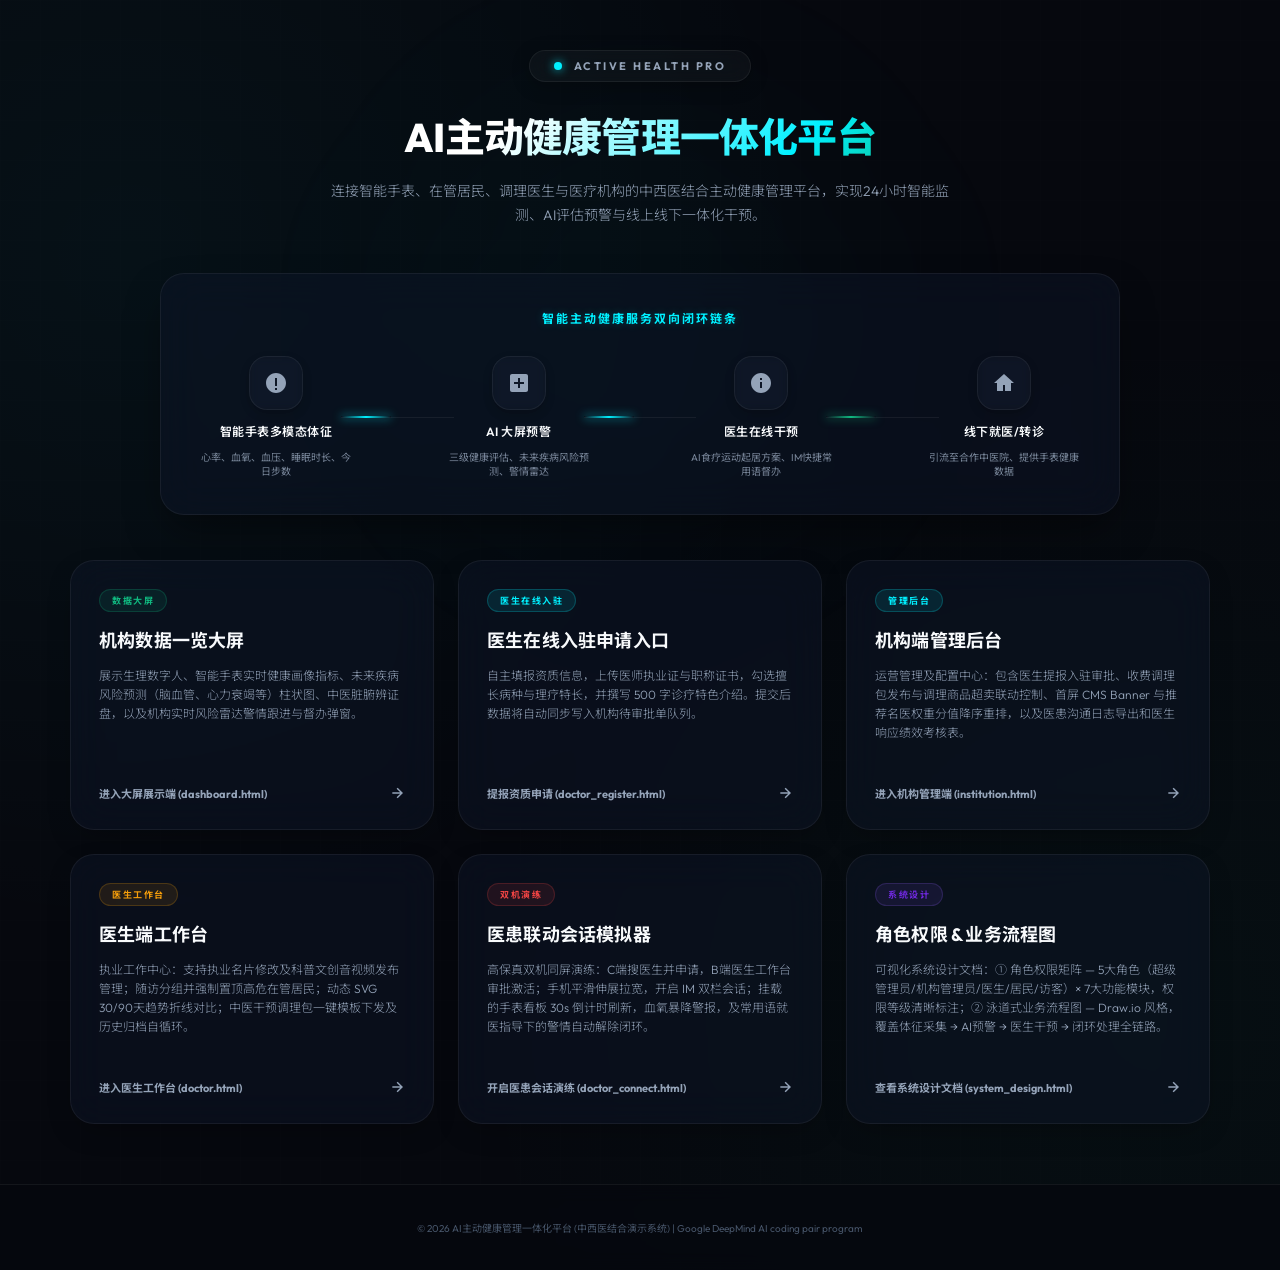
==== commit 9d0f1eb8: "feat: 优化平台前端页面样式与系统设计，更新 .gitignore" ====
--- a/index.html
+++ b/index.html
@@ -6,20 +6,22 @@
     <title>AI主动健康管理一体化平台 - 演示门户</title>
     <meta name="description" content="中西医结合主动健康管理一体化平台高保真原型系统演示门户">
     <style>
-        @import url('https://fonts.googleapis.com/css2?family=Outfit:wght@300;400;500;600;700&family=Noto+Sans+SC:wght@300;400;500;700&display=swap');
+        @import url('https://fonts.googleapis.com/css2?family=Outfit:wght@300;400;500;600;700;800&family=Noto+Sans+SC:wght@300;400;500;700&display=swap');
 
         :root {
-            --bg-main: #f1f5f9;
-            --bg-card: rgba(255, 255, 255, 0.85);
-            --border-color: rgba(15, 23, 42, 0.08);
+            --bg-main: #06080e;
+            --bg-card: rgba(15, 23, 42, 0.45);
+            --bg-card-hover: rgba(22, 35, 60, 0.65);
+            --border-color: rgba(255, 255, 255, 0.06);
+            --border-hover: rgba(0, 240, 255, 0.3);
             --primary: #10b981; /* 翡翠绿 */
-            --accent: #0284c7; /* 科技蓝 */
+            --accent: #00f0ff; /* 科技冰蓝 */
             --danger: #ef4444; /* 珊瑚红 */
             --warning: #f59e0b; /* 警告黄 */
-            --text-primary: #0f172a;
-            --text-secondary: #475569;
-            --text-muted: #94a3b8;
-            --transition: all 0.4s cubic-bezier(0.4, 0, 0.2, 1);
+            --text-primary: #f8fafc;
+            --text-secondary: #94a3b8;
+            --text-muted: #475569;
+            --transition: all 0.5s cubic-bezier(0.16, 1, 0.3, 1);
         }
 
         * {
@@ -40,16 +42,16 @@
             position: relative;
         }
 
-        /* 浅色流光科技背景 */
+        /* 奢华深色流光科技背景 */
         body::before {
             content: '';
             position: absolute;
             top: 0; left: 0; width: 100%; height: 100%;
             background: 
-                radial-gradient(circle at 10% 20%, rgba(2, 132, 199, 0.06) 0%, transparent 45%),
-                radial-gradient(circle at 90% 80%, rgba(16, 185, 129, 0.06) 0%, transparent 45%),
-                linear-gradient(rgba(226, 232, 240, 0.5) 1px, transparent 1px),
-                linear-gradient(90deg, rgba(226, 232, 240, 0.5) 1px, transparent 1px);
+                radial-gradient(circle at 10% 20%, rgba(0, 240, 255, 0.04) 0%, transparent 45%),
+                radial-gradient(circle at 90% 80%, rgba(16, 185, 129, 0.04) 0%, transparent 45%),
+                linear-gradient(rgba(255, 255, 255, 0.003) 1px, transparent 1px),
+                linear-gradient(90deg, rgba(255, 255, 255, 0.003) 1px, transparent 1px);
             background-size: 100% 100%, 100% 100%, 40px 40px, 40px 40px;
             z-index: -2;
         }
@@ -57,18 +59,18 @@
         body::after {
             content: '';
             position: absolute;
-            top: 30%; left: 50%;
-            width: 600px; height: 600px;
-            background: radial-gradient(circle, rgba(2, 132, 199, 0.04) 0%, transparent 70%);
+            top: 25%; left: 50%;
+            width: 700px; height: 700px;
+            background: radial-gradient(circle, rgba(0, 240, 255, 0.03) 0%, transparent 70%);
             transform: translate(-50%, -50%);
             z-index: -1;
-            filter: blur(50px);
+            filter: blur(80px);
             pointer-events: none;
         }
 
         header {
             text-align: center;
-            padding: 40px 20px 25px;
+            padding: 50px 20px 30px;
             max-width: 1000px;
             margin: 0 auto;
         }
@@ -77,71 +79,74 @@
             display: inline-flex;
             align-items: center;
             gap: 12px;
-            margin-bottom: 20px;
-            background: #ffffff;
+            margin-bottom: 24px;
+            background: rgba(255, 255, 255, 0.03);
             border: 1px solid var(--border-color);
             padding: 8px 24px;
             border-radius: 30px;
-            box-shadow: 0 4px 6px -1px rgba(15,23,42,0.05);
+            box-shadow: 0 4px 20px -2px rgba(0, 0, 0, 0.3);
+            backdrop-filter: blur(10px);
         }
 
         .logo-dot {
-            width: 10px;
-            height: 10px;
+            width: 8px;
+            height: 8px;
             border-radius: 50%;
             background: var(--accent);
-            box-shadow: 0 0 10px rgba(2, 132, 199, 0.4);
+            box-shadow: 0 0 10px rgba(0, 240, 255, 0.8);
             animation: pulse 2s infinite;
         }
 
         .logo-text {
             font-size: 11px;
             text-transform: uppercase;
-            letter-spacing: 2px;
+            letter-spacing: 2.5px;
             color: var(--text-secondary);
             font-weight: 700;
         }
 
         h1 {
-            font-size: 36px;
-            font-weight: 700;
-            margin-bottom: 12px;
-            background: linear-gradient(120deg, #0f172a 30%, var(--accent) 70%, var(--primary) 100%);
+            font-size: 40px;
+            font-weight: 800;
+            margin-bottom: 16px;
+            background: linear-gradient(135deg, #ffffff 30%, var(--accent) 75%, var(--primary) 100%);
             -webkit-background-clip: text;
             -webkit-text-fill-color: transparent;
-            letter-spacing: 0.5px;
+            letter-spacing: -0.02em;
         }
 
         .subtitle {
             font-size: 14px;
             color: var(--text-secondary);
-            max-width: 600px;
+            max-width: 620px;
             margin: 0 auto;
-            line-height: 1.6;
+            line-height: 1.7;
+            font-weight: 300;
         }
 
         /* 核心业务流程流光拓扑图 */
         .topology-container {
-            max-width: 900px;
+            max-width: 960px;
             width: 90%;
-            margin: 15px auto 40px;
+            margin: 15px auto 45px;
             background: var(--bg-card);
             border: 1px solid var(--border-color);
             border-radius: 24px;
             backdrop-filter: blur(20px);
-            padding: 30px 40px;
+            padding: 35px 40px;
             position: relative;
-            box-shadow: 0 10px 30px rgba(15, 23, 42, 0.05);
+            box-shadow: 0 20px 40px -10px rgba(0, 0, 0, 0.5);
         }
 
         .topology-title {
             font-size: 12px;
             color: var(--accent);
             text-transform: uppercase;
-            letter-spacing: 1.5px;
-            margin-bottom: 25px;
+            letter-spacing: 2px;
+            margin-bottom: 30px;
             text-align: center;
             font-weight: 700;
+            text-shadow: 0 0 10px rgba(0, 240, 255, 0.2);
         }
 
         .topology-flow {
@@ -155,29 +160,35 @@
             display: flex;
             flex-direction: column;
             align-items: center;
-            gap: 10px;
-            width: 140px;
+            gap: 12px;
+            width: 150px;
             z-index: 2;
+            transition: var(--transition);
         }
 
         .node-icon-box {
-            width: 50px;
-            height: 50px;
-            border-radius: 16px;
-            background: #ffffff;
+            width: 54px;
+            height: 54px;
+            border-radius: 18px;
+            background: rgba(255, 255, 255, 0.02);
             border: 1px solid var(--border-color);
             display: flex;
             align-items: center;
             justify-content: center;
             transition: var(--transition);
-            box-shadow: 0 4px 6px -1px rgba(0,0,0,0.05);
+            box-shadow: 0 4px 10px rgba(0, 0, 0, 0.2);
+            backdrop-filter: blur(5px);
+        }
+
+        .node:hover {
+            transform: translateY(-4px);
         }
 
         .node:hover .node-icon-box {
             border-color: var(--accent);
-            background: rgba(2, 132, 199, 0.03);
-            transform: translateY(-4px);
-            box-shadow: 0 8px 16px rgba(2, 132, 199, 0.1);
+            background: rgba(0, 240, 255, 0.05);
+            box-shadow: 0 8px 25px rgba(0, 240, 255, 0.25);
+            transform: scale(1.05);
         }
 
         .node-icon-box svg {
@@ -189,38 +200,41 @@
 
         .node:hover .node-icon-box svg {
             fill: var(--accent);
+            filter: drop-shadow(0 0 5px rgba(0, 240, 255, 0.5));
         }
 
         .node-name {
-            font-size: 11px;
-            font-weight: 700;
+            font-size: 12px;
+            font-weight: 600;
             color: var(--text-primary);
             text-align: center;
+            letter-spacing: 0.5px;
         }
 
         .node-desc {
-            font-size: 9px;
+            font-size: 10px;
             color: var(--text-secondary);
             text-align: center;
-            line-height: 1.3;
+            line-height: 1.4;
+            opacity: 0.8;
         }
 
         .link-line {
             flex-grow: 1;
-            height: 2px;
-            background: rgba(15,23,42,0.04);
+            height: 1px;
+            background: rgba(255, 255, 255, 0.06);
             position: relative;
-            margin: 0 -15px;
+            margin: 0 -10px;
             z-index: 1;
         }
 
         .link-pulse {
             position: absolute;
-            top: 0; left: 0;
-            width: 40px; height: 2px;
+            top: -0.5px; left: 0;
+            width: 50px; height: 2px;
             background: linear-gradient(90deg, transparent, var(--accent), transparent);
-            box-shadow: 0 0 8px rgba(2, 132, 199, 0.6);
-            animation: movePulse 3s linear infinite;
+            box-shadow: 0 0 10px rgba(0, 240, 255, 0.8);
+            animation: movePulse 3s cubic-bezier(0.4, 0, 0.2, 1) infinite;
         }
 
         .link-line:nth-child(4) .link-pulse {
@@ -230,51 +244,55 @@
         .link-line:nth-child(6) .link-pulse {
             animation-delay: 2s;
             background: linear-gradient(90deg, transparent, var(--primary), transparent);
-            box-shadow: 0 0 8px rgba(16, 185, 129, 0.6);
+            box-shadow: 0 0 10px rgba(16, 185, 129, 0.8);
         }
 
         /* 演示入口卡片网格 */
         .portal-grid {
-            max-width: 1100px;
+            max-width: 1140px;
             width: 90%;
-            margin: 0 auto 50px;
+            margin: 0 auto 60px;
             display: grid;
-            grid-template-columns: repeat(auto-fit, minmax(280px, 1fr));
-            gap: 20px;
+            grid-template-columns: repeat(auto-fit, minmax(300px, 1fr));
+            gap: 24px;
+            perspective: 1200px; /* 开启网格的3D视角 */
         }
 
         .portal-card {
             background: var(--bg-card);
             border: 1px solid var(--border-color);
-            border-radius: 20px;
-            padding: 24px;
+            border-radius: 24px;
+            padding: 28px;
             text-decoration: none;
             color: inherit;
             display: flex;
             flex-direction: column;
             justify-content: space-between;
-            gap: 20px;
-            min-height: 250px;
+            gap: 24px;
+            min-height: 270px;
             transition: var(--transition);
             position: relative;
             overflow: hidden;
             backdrop-filter: blur(20px);
-            box-shadow: 0 10px 20px -5px rgba(15, 23, 42, 0.05);
+            box-shadow: 0 10px 30px -10px rgba(0, 0, 0, 0.4);
+            transform-style: preserve-3d; /* 启用卡片内子元素的3D呈现 */
         }
 
         .portal-card::before {
             content: '';
             position: absolute;
             top: 0; left: 0; width: 100%; height: 100%;
-            background: linear-gradient(135deg, transparent, rgba(255, 255, 255, 0.8) 60%, rgba(2, 132, 199, 0.02) 100%);
+            background: radial-gradient(circle at 100% 0%, rgba(0, 240, 255, 0.03) 0%, transparent 60%);
             opacity: 0;
             transition: var(--transition);
         }
 
         .portal-card:hover {
-            transform: translateY(-6px);
-            border-color: rgba(2, 132, 199, 0.25);
-            box-shadow: 0 20px 30px -10px rgba(15, 23, 42, 0.1);
+            transform: translateY(-8px) scale(1.02) rotateX(2.5deg) rotateY(-2.5deg);
+            border-color: var(--border-hover);
+            box-shadow: 
+                0 25px 50px -15px rgba(0, 0, 0, 0.6),
+                0 0 30px rgba(0, 240, 255, 0.08);
         }
 
         .portal-card:hover::before {
@@ -284,35 +302,39 @@
         .card-top {
             display: flex;
             flex-direction: column;
-            gap: 12px;
+            gap: 14px;
+            transform: translateZ(20px); /* 视差效果 */
+            transition: var(--transition);
         }
 
         .card-badge {
             align-self: flex-start;
             font-size: 9px;
             font-weight: 700;
-            letter-spacing: 1px;
-            padding: 3px 10px;
+            letter-spacing: 1.5px;
+            padding: 4px 12px;
             border-radius: 20px;
             text-transform: uppercase;
         }
 
-        .badge-screen { background: rgba(16, 185, 129, 0.08); color: var(--primary); border: 1px solid rgba(16, 185, 129, 0.15); }
-        .badge-back { background: rgba(2, 132, 199, 0.08); color: var(--accent); border: 1px solid rgba(2, 132, 199, 0.15); }
-        .badge-work { background: rgba(245, 158, 11, 0.08); color: var(--warning); border: 1px solid rgba(245, 158, 11, 0.15); }
-        .badge-interactive { background: rgba(239, 68, 68, 0.08); color: var(--danger); border: 1px solid rgba(239, 68, 68, 0.15); }
-        .badge-register { background: rgba(2, 132, 199, 0.08); color: var(--accent); border: 1px solid rgba(2, 132, 199, 0.15); }
+        .badge-screen { background: rgba(16, 185, 129, 0.1); color: var(--primary); border: 1px solid rgba(16, 185, 129, 0.2); }
+        .badge-back { background: rgba(0, 240, 255, 0.1); color: var(--accent); border: 1px solid rgba(0, 240, 255, 0.2); }
+        .badge-work { background: rgba(245, 158, 11, 0.1); color: var(--warning); border: 1px solid rgba(245, 158, 11, 0.2); }
+        .badge-interactive { background: rgba(239, 68, 68, 0.1); color: var(--danger); border: 1px solid rgba(239, 68, 68, 0.2); }
+        .badge-register { background: rgba(0, 240, 255, 0.1); color: var(--accent); border: 1px solid rgba(0, 240, 255, 0.2); }
 
         .card-title {
-            font-size: 17px;
+            font-size: 18px;
             font-weight: 700;
             color: var(--text-primary);
+            letter-spacing: 0.2px;
         }
 
         .card-desc {
-            font-size: 11.5px;
+            font-size: 12px;
             color: var(--text-secondary);
-            line-height: 1.5;
+            line-height: 1.6;
+            font-weight: 300;
         }
 
         .card-footer {
@@ -321,12 +343,13 @@
             justify-content: space-between;
             font-size: 11px;
             font-weight: 700;
+            color: var(--text-secondary);
+            transition: var(--transition);
+            transform: translateZ(10px);
+        }
+
+        .portal-card:hover .card-footer {
             color: var(--accent);
-            transition: var(--transition);
-        }
-
-        .portal-card:hover .card-footer {
-            color: #000;
         }
 
         .arrow-icon {
@@ -339,25 +362,27 @@
 
         .portal-card:hover .arrow-icon {
             transform: translateX(4px);
+            filter: drop-shadow(0 0 2px var(--accent));
         }
 
         footer {
             text-align: center;
-            padding: 30px 20px;
+            padding: 35px 20px;
             font-size: 10px;
             color: var(--text-muted);
             border-top: 1px solid var(--border-color);
-            background: #ffffff;
+            background: rgba(6, 8, 14, 0.8);
+            backdrop-filter: blur(10px);
         }
 
         @keyframes pulse {
-            0%, 100% { opacity: 0.5; transform: scale(1); }
-            50% { opacity: 1; transform: scale(1.1); }
+            0%, 100% { opacity: 0.6; transform: scale(1); }
+            50% { opacity: 1; transform: scale(1.15); }
         }
 
         @keyframes movePulse {
-            0% { left: -10%; }
-            100% { left: 110%; }
+            0% { left: -20%; }
+            100% { left: 120%; }
         }
     </style>
 </head>
